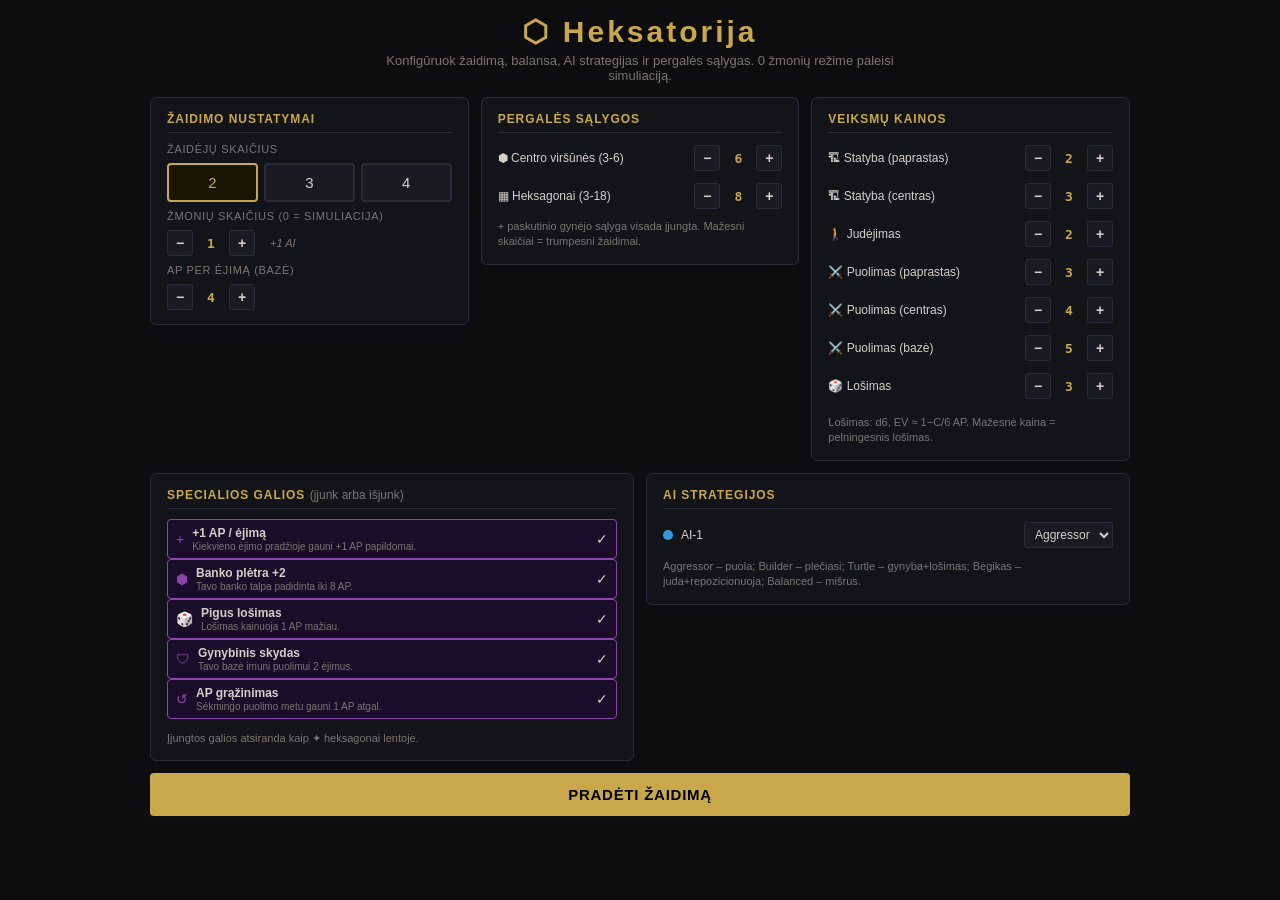
==== index.html @ 06caa47d "Create index.html Added base code" ====
<!DOCTYPE html>
<html lang="lt">
<head>
<meta charset="UTF-8">
<meta name="viewport" content="width=device-width, initial-scale=1.0, maximum-scale=1.0, user-scalable=no">
<title>Heksatorija</title>
<style>
:root{--bg:#0d0d0f;--bg2:#13131a;--bg3:#1a1a25;--border:#2a2a3a;--gold:#c9a84c;--gold-dim:#7a6030;--text:#d4cfc7;--text-dim:#7a7570;--purple:#8e44ad;}
*{box-sizing:border-box;margin:0;padding:0;}
body{background:var(--bg);color:var(--text);font-family:'Segoe UI',sans-serif;font-size:14px;height:100vh;overflow:hidden;display:flex;flex-direction:column;-webkit-tap-highlight-color:transparent;}

#setup-screen{display:flex;flex-direction:column;align-items:center;height:100vh;padding:14px;overflow-y:auto;}
#setup-screen h1{font-size:30px;color:var(--gold);letter-spacing:.1em;margin-bottom:4px;}
#setup-screen>p{color:var(--text-dim);text-align:center;max-width:520px;margin-bottom:14px;font-size:13px;}
.setup-cols{display:flex;gap:12px;width:100%;max-width:980px;flex-wrap:wrap;align-items:flex-start;}
.setup-box{background:var(--bg2);border:1px solid var(--border);border-radius:6px;padding:14px 16px;display:flex;flex-direction:column;gap:8px;flex:1;min-width:260px;}
.setup-box h3{color:var(--gold);font-size:12px;letter-spacing:.08em;text-transform:uppercase;border-bottom:1px solid var(--border);padding-bottom:6px;margin-bottom:2px;}
.setup-box label{color:var(--text-dim);font-size:11px;letter-spacing:.06em;text-transform:uppercase;}
.pc-btn-row{display:flex;gap:6px;}
.pc-btn{flex:1;background:var(--bg3);border:2px solid var(--border);color:var(--text);font-size:15px;padding:9px;border-radius:4px;cursor:pointer;transition:all .15s;min-height:38px;}
.pc-btn.sel{border-color:var(--gold);color:var(--gold);background:#1a1500;}
.cost-row{display:flex;align-items:center;gap:8px;padding:2px 0;}
.cost-row span{flex:1;font-size:12px;}
.cost-stepper{display:flex;align-items:center;gap:5px;}
.cost-stepper button{background:var(--bg3);border:1px solid var(--border);color:var(--text);width:26px;height:26px;border-radius:3px;cursor:pointer;font-size:14px;line-height:1;font-weight:700;}
.cost-val{width:26px;text-align:center;font-family:monospace;font-size:13px;color:var(--gold);font-weight:700;}
.start-btn{background:var(--gold);color:#000;border:none;font-size:15px;font-weight:700;padding:13px 24px;border-radius:4px;cursor:pointer;letter-spacing:.05em;}
.start-btn:hover{opacity:.85;}
.start-btn.sim{background:var(--purple);color:#fff;}
.start-row{display:flex;gap:12px;width:100%;max-width:980px;margin-top:12px;flex-wrap:wrap;}
.start-row button{flex:1;min-width:200px;}
.info-line{font-size:11px;color:var(--text-dim);font-style:italic;}
.power-toggle{display:flex;align-items:center;gap:8px;padding:6px 8px;background:var(--bg3);border:1px solid var(--border);border-radius:4px;cursor:pointer;transition:all .15s;font-size:12px;}
.power-toggle:hover{border-color:var(--gold-dim);}
.power-toggle.on{border-color:var(--purple);background:#1a0d2a;}
.power-toggle .pt-icon{color:var(--purple);font-size:14px;}
.power-toggle .pt-label{flex:1;}
.power-toggle .pt-check{font-size:14px;}
.archetype-row{display:flex;align-items:center;gap:8px;padding:3px 0;}
.archetype-row .ar-dot{width:10px;height:10px;border-radius:50%;}
.archetype-row .ar-name{font-size:12px;flex:1;}
.archetype-row select{background:var(--bg3);color:var(--text);border:1px solid var(--border);padding:4px 6px;border-radius:3px;font-size:12px;}
.help{font-size:11px;color:var(--text-dim);line-height:1.4;}

#game-screen{display:none;height:100vh;flex-direction:column;}
#top-bar{background:var(--bg2);border-bottom:1px solid var(--border);padding:8px 14px;display:flex;align-items:center;gap:10px;flex-shrink:0;flex-wrap:wrap;}
#top-bar h2{color:var(--gold);font-size:15px;margin-right:auto;}
.turn-info{font-size:12px;color:var(--text-dim);}
.turn-info strong{color:var(--text);}
.win-progress{display:flex;gap:8px;font-size:11px;color:var(--text-dim);}
.win-progress .wp-item{padding:3px 8px;background:var(--bg3);border-radius:3px;}
.win-progress .wp-item strong{color:var(--gold);}
#log-toggle,#restart-btn{background:none;border:1px solid var(--border);color:var(--text-dim);padding:5px 9px;border-radius:4px;cursor:pointer;font-size:12px;}
#log-toggle{display:none;}

#main{display:flex;flex:1;overflow:hidden;min-height:0;}
#board-area{flex:1;display:flex;align-items:center;justify-content:center;position:relative;overflow:hidden;min-height:0;}
canvas{display:block;touch-action:manipulation;}

#sidebar{width:280px;background:var(--bg2);border-left:1px solid var(--border);display:flex;flex-direction:column;overflow:hidden;flex-shrink:0;}

#players-panel{padding:8px 10px;border-bottom:1px solid var(--border);max-height:30vh;overflow-y:auto;}
.player-row{display:flex;align-items:center;gap:8px;padding:6px 8px;border-radius:4px;margin-bottom:3px;border:1px solid transparent;}
.player-row.active-player{border-color:var(--gold-dim);background:#1a1500;}
.player-row.dead{opacity:.3;}
.p-dot{width:10px;height:10px;border-radius:50%;flex-shrink:0;}
.p-mid{flex:1;min-width:0;}
.p-name{font-weight:600;font-size:11px;display:flex;align-items:center;gap:4px;}
.p-arch{font-size:9px;color:var(--text-dim);font-weight:400;}
.p-ap{font-family:monospace;font-size:11px;}
.bank-bar{display:flex;gap:2px;margin-top:2px;}
.bank-pip{width:8px;height:8px;border-radius:2px;background:var(--bg3);border:1px solid var(--border);}
.bank-pip.filled{border-color:#2980b9;background:#1a3a50;}
.power-icons{display:flex;gap:3px;margin-top:2px;}
.pi{width:14px;height:14px;border-radius:50%;background:var(--purple);color:#fff;font-size:9px;display:flex;align-items:center;justify-content:center;cursor:help;}

#actions-panel{padding:9px 10px;border-bottom:1px solid var(--border);}
#actions-panel h4{color:var(--text-dim);font-size:11px;letter-spacing:.1em;text-transform:uppercase;margin-bottom:6px;display:flex;justify-content:space-between;align-items:center;}
#undo-btn{background:none;border:1px solid var(--border);color:var(--text-dim);padding:3px 8px;border-radius:3px;cursor:pointer;font-size:11px;}
#undo-btn:hover:not(:disabled){border-color:var(--gold-dim);color:var(--gold);}
#undo-btn:disabled{opacity:.3;cursor:not-allowed;}
.action-btn{width:100%;background:var(--bg3);border:1px solid var(--border);color:var(--text);padding:9px;border-radius:4px;cursor:pointer;text-align:left;font-size:13px;margin-bottom:5px;display:flex;justify-content:space-between;align-items:center;min-height:38px;}
.action-btn:hover:not(:disabled){border-color:var(--gold-dim);color:var(--gold);}
.action-btn:disabled{opacity:.3;cursor:not-allowed;}
.action-btn.selected{border-color:var(--gold);background:#1a1500;color:var(--gold);}
.ap-cost{font-size:11px;color:var(--text-dim);font-family:monospace;}
.ap-display{display:flex;gap:3px;margin-bottom:6px;flex-wrap:wrap;}
.ap-pip{width:13px;height:13px;border-radius:3px;background:var(--bg3);border:1px solid var(--border);}
.ap-pip.filled{background:var(--gold);border-color:var(--gold);}
.bank-btn{width:100%;background:none;border:1px dashed var(--border);color:var(--text-dim);padding:7px;border-radius:4px;cursor:pointer;font-size:12px;margin-bottom:5px;}
.bank-btn:hover{border-color:#2980b9;color:#3498db;}
.end-turn-btn{width:100%;background:var(--gold);color:#000;border:none;padding:10px;border-radius:4px;cursor:pointer;font-weight:700;font-size:13px;}
.end-turn-btn:hover{opacity:.85;}

#log-panel{flex:1;overflow-y:auto;padding:8px 10px;min-height:0;}
#log-panel h4{color:var(--text-dim);font-size:11px;letter-spacing:.1em;text-transform:uppercase;margin-bottom:6px;}
.log-entry{font-size:11px;padding:2px 0;border-bottom:1px solid #1a1a22;color:var(--text-dim);line-height:1.4;}
.log-entry.me{color:var(--text);}.log-entry.warn{color:#e74c3c;}.log-entry.good{color:#27ae60;}.log-entry.sys{color:var(--gold);font-weight:600;}

#status-bar{background:var(--bg3);border-top:1px solid var(--border);padding:6px 14px;font-size:12px;color:var(--text-dim);flex-shrink:0;min-height:28px;}

#win-screen,#sim-results,#power-popup,#handoff{display:none;position:fixed;inset:0;background:rgba(0,0,0,.85);z-index:1000;align-items:center;justify-content:center;flex-direction:column;gap:16px;padding:20px;}
#win-screen h2{font-size:42px;color:var(--gold);}
#win-screen p{color:var(--text);font-size:16px;text-align:center;max-width:400px;}
#win-screen button,#sim-results button{background:var(--gold);color:#000;border:none;padding:11px 24px;font-size:14px;font-weight:700;border-radius:4px;cursor:pointer;}

#sim-results{overflow-y:auto;}
#sim-results .sr-box{background:var(--bg2);border:1px solid var(--border);border-radius:8px;padding:20px 24px;max-width:560px;width:100%;max-height:90vh;overflow-y:auto;}
#sim-results h2{color:var(--purple);margin-bottom:12px;font-size:22px;}
#sim-results h3{color:var(--gold);font-size:13px;text-transform:uppercase;letter-spacing:.08em;margin:14px 0 6px;}
#sim-results .stat-row{display:flex;justify-content:space-between;padding:3px 0;font-size:12px;border-bottom:1px solid #1a1a22;}
#sim-results .stat-row strong{color:var(--gold);font-family:monospace;}
#sim-results table{width:100%;font-size:11px;border-collapse:collapse;}
#sim-results th,#sim-results td{padding:4px 6px;text-align:left;border-bottom:1px solid #1a1a22;}
#sim-results th{color:var(--gold);font-weight:600;font-size:10px;text-transform:uppercase;}
#sim-results td:not(:first-child){text-align:right;font-family:monospace;}
#sim-progress{position:fixed;top:50%;left:50%;transform:translate(-50%,-50%);background:var(--bg2);border:2px solid var(--purple);padding:24px 32px;border-radius:8px;display:none;z-index:2000;text-align:center;min-width:280px;}
#sim-progress h3{color:var(--purple);margin-bottom:12px;}
.sim-bar{width:100%;height:8px;background:var(--bg3);border-radius:4px;overflow:hidden;margin-top:10px;}
.sim-bar-fill{height:100%;background:var(--purple);transition:width .1s;}

#power-popup{}
.popup-card{background:var(--bg2);border:2px solid var(--purple);border-radius:8px;padding:22px 26px;max-width:300px;text-align:center;}
.popup-card h3{color:#9b59b6;margin-bottom:10px;}
.popup-card p{margin-bottom:14px;font-size:13px;}
.popup-card button{background:var(--purple);color:#fff;border:none;padding:9px 22px;border-radius:4px;cursor:pointer;font-size:13px;}

#handoff .h-dot{width:50px;height:50px;border-radius:50%;}
#handoff h3{font-size:22px;color:var(--text);}
#handoff p{color:var(--text-dim);font-size:14px;}
#handoff .h-tap{margin-top:10px;background:var(--gold);color:#000;border:none;padding:11px 26px;font-size:14px;font-weight:700;border-radius:4px;}

@media (max-width:768px){
  #setup-screen{padding:10px;}
  #setup-screen h1{font-size:22px;}
  .setup-cols{flex-direction:column;}
  .setup-box{min-width:auto;}
  #top-bar{padding:6px 10px;gap:6px;}
  #top-bar h2{font-size:13px;}
  .turn-info,.win-progress{font-size:10px;}
  .win-progress .wp-item{padding:2px 6px;}
  #log-toggle{display:block;}
  #main{flex-direction:column;}
  #board-area{flex:none;height:46vh;width:100%;}
  #sidebar{width:100%;border-left:none;border-top:1px solid var(--border);flex:1;}
  #players-panel{max-height:none;display:flex;flex-wrap:wrap;gap:4px;padding:6px 8px;}
  .player-row{margin-bottom:0;flex:1;min-width:130px;}
  #actions-panel h4{display:none;}
  #log-panel{display:none;}
  #log-panel.show{display:block;position:absolute;inset:0;background:var(--bg2);z-index:50;padding:12px;}
}
</style>
</head>
<body>

<div id="setup-screen">
  <h1>⬡ Heksatorija</h1>
  <p>Konfigūruok žaidimą, balansa, AI strategijas ir pergalės sąlygas. 0 žmonių režime paleisi simuliaciją.</p>
  <div class="setup-cols">

    <div class="setup-box">
      <h3>Žaidimo Nustatymai</h3>
      <label>Žaidėjų skaičius</label>
      <div class="pc-btn-row">
        <button class="pc-btn" id="tp-2" onclick="selectPC(2)">2</button>
        <button class="pc-btn" id="tp-3" onclick="selectPC(3)">3</button>
        <button class="pc-btn" id="tp-4" onclick="selectPC(4)">4</button>
      </div>
      <label>Žmonių skaičius (0 = simuliacija)</label>
      <div class="cost-stepper" style="align-self:flex-start;">
        <button onclick="adjHumans(-1)">−</button>
        <div class="cost-val" id="val-humans">1</div>
        <button onclick="adjHumans(1)">+</button>
        <span class="info-line" id="humans-info" style="margin-left:10px;"></span>
      </div>
      <label>AP per ėjimą (bazė)</label>
      <div class="cost-stepper" style="align-self:flex-start;">
        <button onclick="adj('startAP',-1)">−</button>
        <div class="cost-val" id="val-startAP">4</div>
        <button onclick="adj('startAP',1)">+</button>
      </div>
    </div>

    <div class="setup-box">
      <h3>Pergalės Sąlygos</h3>
      <div class="cost-row">
        <span>⬢ Centro viršūnės (3-6)</span>
        <div class="cost-stepper"><button onclick="adjWin('centerVerts',-1)">−</button><div class="cost-val" id="val-centerVerts">6</div><button onclick="adjWin('centerVerts',1)">+</button></div>
      </div>
      <div class="cost-row">
        <span>▦ Heksagonai (3-18)</span>
        <div class="cost-stepper"><button onclick="adjWin('hexCount',-1)">−</button><div class="cost-val" id="val-hexCount">8</div><button onclick="adjWin('hexCount',1)">+</button></div>
      </div>
      <div class="help">+ paskutinio gynėjo sąlyga visada įjungta. Mažesni skaičiai = trumpesni žaidimai.</div>
    </div>

    <div class="setup-box">
      <h3>Veiksmų Kainos</h3>
      <div class="cost-row"><span>🏗 Statyba (paprastas)</span><div class="cost-stepper"><button onclick="adj('buildNormal',-1)">−</button><div class="cost-val" id="val-buildNormal">2</div><button onclick="adj('buildNormal',1)">+</button></div></div>
      <div class="cost-row"><span>🏗 Statyba (centras)</span><div class="cost-stepper"><button onclick="adj('buildCenter',-1)">−</button><div class="cost-val" id="val-buildCenter">3</div><button onclick="adj('buildCenter',1)">+</button></div></div>
      <div class="cost-row"><span>🚶 Judėjimas</span><div class="cost-stepper"><button onclick="adj('move',-1)">−</button><div class="cost-val" id="val-move">2</div><button onclick="adj('move',1)">+</button></div></div>
      <div class="cost-row"><span>⚔️ Puolimas (paprastas)</span><div class="cost-stepper"><button onclick="adj('attackNormal',-1)">−</button><div class="cost-val" id="val-attackNormal">3</div><button onclick="adj('attackNormal',1)">+</button></div></div>
      <div class="cost-row"><span>⚔️ Puolimas (centras)</span><div class="cost-stepper"><button onclick="adj('attackCenter',-1)">−</button><div class="cost-val" id="val-attackCenter">4</div><button onclick="adj('attackCenter',1)">+</button></div></div>
      <div class="cost-row"><span>⚔️ Puolimas (bazė)</span><div class="cost-stepper"><button onclick="adj('attackBase',-1)">−</button><div class="cost-val" id="val-attackBase">5</div><button onclick="adj('attackBase',1)">+</button></div></div>
      <div class="cost-row"><span>🎲 Lošimas</span><div class="cost-stepper"><button onclick="adj('gamble',-1)">−</button><div class="cost-val" id="val-gamble">3</div><button onclick="adj('gamble',1)">+</button></div></div>
      <div class="help" style="margin-top:6px;">Lošimas: d6, EV ≈ 1−C/6 AP. Mažesnė kaina = pelningesnis lošimas.</div>
    </div>

    <div class="setup-box">
      <h3>Specialios Galios <span style="color:var(--text-dim);font-weight:400;text-transform:none;letter-spacing:0;">(įjunk arba išjunk)</span></h3>
      <div id="powers-list"></div>
      <div class="help" style="margin-top:4px;">Įjungtos galios atsiranda kaip ✦ heksagonai lentoje.</div>
    </div>

    <div class="setup-box" id="ai-box">
      <h3>AI Strategijos</h3>
      <div id="ai-archetypes-list"></div>
      <div class="help">Aggressor – puola; Builder – plečiasi; Turtle – gynyba+lošimas; Bėgikas – juda+repozicionuoja; Balanced – mišrus.</div>
    </div>

    <div class="setup-box" id="sim-box" style="display:none;">
      <h3>Simuliacijos Režimas</h3>
      <label>Žaidimų skaičius</label>
      <div class="cost-stepper" style="align-self:flex-start;">
        <button onclick="adjSimGames(-10)">−10</button>
        <button onclick="adjSimGames(-1)">−</button>
        <div class="cost-val" id="val-simGames" style="width:40px;">25</div>
        <button onclick="adjSimGames(1)">+</button>
        <button onclick="adjSimGames(10)">+10</button>
      </div>
      <div class="help">Daugiau žaidimų = patikimesnės statistikos. ~50 yra geras vidurkis. Maks 500.</div>
    </div>
  </div>
  <div class="start-row">
    <button class="start-btn" id="btn-start-game" onclick="startGame()">PRADĖTI ŽAIDIMĄ</button>
    <button class="start-btn sim" id="btn-start-sim" onclick="startSimulation()" style="display:none;">PALEISTI SIMULIACIJĄ</button>
  </div>
</div>

<div id="game-screen">
  <div id="top-bar">
    <h2>⬡ Heksatorija</h2>
    <div class="turn-info">E:<strong id="turn-num">1</strong></div>
    <div class="turn-info"><strong id="cur-player-name">—</strong></div>
    <div class="win-progress" id="win-progress"></div>
    <button id="log-toggle" onclick="toggleLog()">📜</button>
    <button id="restart-btn" onclick="location.reload()">↺</button>
  </div>
  <div id="main">
    <div id="board-area"><canvas id="board-canvas"></canvas></div>
    <div id="sidebar">
      <div id="players-panel"></div>
      <div id="actions-panel">
        <h4><span>Veiksmai</span><button id="undo-btn" onclick="undoLastAction()" disabled>↶ Atšaukti</button></h4>
        <div class="ap-display" id="ap-display"></div>
        <button class="action-btn" id="btn-build" onclick="selectAction('build')">🏗 Statyba <span class="ap-cost" id="cost-build-label">2 AP</span></button>
        <button class="action-btn" id="btn-move" onclick="selectAction('move')">🚶 Judėjimas <span class="ap-cost" id="cost-move-label">2 AP</span></button>
        <button class="action-btn" id="btn-attack" onclick="selectAction('attack')">⚔️ Puolimas <span class="ap-cost" id="cost-attack-label">3 AP</span></button>
        <button class="action-btn" id="btn-gamble" onclick="doGamble()">🎲 Lošimas <span class="ap-cost" id="cost-gamble-label">3 AP</span></button>
        <button class="bank-btn" onclick="doBank()">⬢ Padėti į banką</button>
        <button class="end-turn-btn" onclick="endTurn()">Baigti ėjimą →</button>
      </div>
      <div id="log-panel">
        <h4>Žurnalas</h4>
        <div id="log"></div>
      </div>
    </div>
  </div>
  <div id="status-bar">Pasirink veiksmą</div>
</div>

<div id="win-screen"><h2>🏆</h2><p id="win-msg"></p><button onclick="location.reload()">Žaisti iš naujo</button></div>
<div id="power-popup"><div class="popup-card"><h3>✦ Speciali Galia!</h3><p id="power-popup-text"></p><button onclick="closePowerPopup()">Gerai!</button></div></div>
<div id="handoff" onclick="closeHandoff()"><div class="h-dot" id="handoff-dot"></div><h3 id="handoff-name">—</h3><p>Perduok įrenginį šiam žaidėjui</p><button class="h-tap">Pradėti ėjimą</button></div>
<div id="sim-progress"><h3>Simuliacija vyksta…</h3><div id="sim-progress-text">0 / 0</div><div class="sim-bar"><div class="sim-bar-fill" id="sim-bar-fill"></div></div></div>
<div id="sim-results"><div class="sr-box" id="sim-results-content"></div></div>

<script>
// ── CONFIG ───────────────────────────────────────────
const PLAYER_COLORS=['#e74c3c','#3498db','#2ecc71','#f39c12'];
const PLAYER_NAMES_AI=['Tu','AI-1','AI-2','AI-3'];
const PLAYER_NAMES_MULTI=['Žaidėjas 1','Žaidėjas 2','Žaidėjas 3','Žaidėjas 4'];
const MAX_BANK_DEFAULT=6;

const ALL_POWERS=[
  {id:0, name:'+1 AP / ėjimą',   short:'+', desc:'Kiekvieno ėjimo pradžioje gauni +1 AP papildomai.', effect:'ap_bonus'},
  {id:1, name:'Banko plėtra +2', short:'⬢', desc:'Tavo banko talpa padidinta iki 8 AP.',              effect:'bank_bonus'},
  {id:2, name:'Pigus lošimas',   short:'🎲', desc:'Lošimas kainuoja 1 AP mažiau.',                     effect:'cheap_gamble'},
  {id:3, name:'Gynybinis skydas',short:'🛡', desc:'Tavo bazė imuni puolimui 2 ėjimus.',                effect:'shield'},
  {id:4, name:'AP grąžinimas',   short:'↺', desc:'Sėkmingo puolimo metu gauni 1 AP atgal.',           effect:'refund'},
];

// movement field controls how willing AI is to spend AP on moves
const AI_ARCHETYPES={
  balanced:  { label:'Balanced',  aggression:1.0, expansion:1.0, defense:1.0, gambleChance:0.20, centerPriority:1.0, movement:0.7 },
  aggressor: { label:'Aggressor', aggression:1.7, expansion:0.7, defense:0.5, gambleChance:0.10, centerPriority:0.6, movement:0.4 },
  builder:   { label:'Builder',   aggression:0.5, expansion:1.6, defense:1.0, gambleChance:0.15, centerPriority:1.5, movement:0.4 },
  turtle:    { label:'Turtle',    aggression:0.4, expansion:0.7, defense:1.6, gambleChance:0.45, centerPriority:0.8, movement:0.3 },
  runner:    { label:'Bėgikas',   aggression:0.9, expansion:0.9, defense:0.7, gambleChance:0.15, centerPriority:1.4, movement:2.8 },
};

let selectedPC=2, selectedHumans=1, selectedSimGames=25;
const enabledPowers=new Set([0,1,2,3,4]);
const aiArchetypes=['balanced','aggressor','builder','runner']; // default mix includes runner
const costs={buildNormal:2, buildCenter:3, move:2, attackNormal:3, attackCenter:4, attackBase:5, gamble:3, startAP:4};
const costMin={buildNormal:1, buildCenter:1, move:1, attackNormal:1, attackCenter:1, attackBase:1, gamble:1, startAP:2};
const costMax={buildNormal:9, buildCenter:9, move:9, attackNormal:9, attackCenter:9, attackBase:12, gamble:9, startAP:12};
const winConfig={centerVerts:6, hexCount:8};
const winMin={centerVerts:3, hexCount:3};
const winMax={centerVerts:6, hexCount:18};

function adj(key,d){ costs[key]=Math.min(costMax[key],Math.max(costMin[key],costs[key]+d)); document.getElementById('val-'+key).textContent=costs[key]; }
function adjWin(key,d){ winConfig[key]=Math.min(winMax[key],Math.max(winMin[key],winConfig[key]+d)); document.getElementById('val-'+key).textContent=winConfig[key]; }

function selectPC(n){
  selectedPC=n;
  ['tp-2','tp-3','tp-4'].forEach(id=>document.getElementById(id).classList.remove('sel'));
  document.getElementById('tp-'+n).classList.add('sel');
  if(selectedHumans>n) selectedHumans=n;
  updateHumansUI(); renderArchetypes();
}
function adjHumans(d){ selectedHumans=Math.min(selectedPC,Math.max(0,selectedHumans+d)); updateHumansUI(); renderArchetypes(); }
function updateHumansUI(){
  document.getElementById('val-humans').textContent=selectedHumans;
  const ai=selectedPC-selectedHumans;
  const isSim=selectedHumans===0;
  document.getElementById('humans-info').textContent = isSim ? '⚙ Simuliacijos režimas' : (ai===0?'visi žmonės':`+${ai} AI`);
  document.getElementById('btn-start-game').style.display = isSim ? 'none' : 'block';
  document.getElementById('btn-start-sim').style.display  = isSim ? 'block' : 'none';
  document.getElementById('sim-box').style.display = isSim ? 'flex' : 'none';
}
function renderPowers(){
  const c=document.getElementById('powers-list'); c.innerHTML='';
  ALL_POWERS.forEach(pw=>{
    const el=document.createElement('div');
    el.className='power-toggle'+(enabledPowers.has(pw.id)?' on':'');
    el.innerHTML=`<span class="pt-icon">${pw.short}</span><span class="pt-label"><b>${pw.name}</b><div style="font-size:10px;color:var(--text-dim);margin-top:1px;">${pw.desc}</div></span><span class="pt-check">${enabledPowers.has(pw.id)?'✓':'·'}</span>`;
    el.onclick=()=>{ if(enabledPowers.has(pw.id)) enabledPowers.delete(pw.id); else enabledPowers.add(pw.id); renderPowers(); };
    c.appendChild(el);
  });
}
function renderArchetypes(){
  const c=document.getElementById('ai-archetypes-list'); c.innerHTML='';
  const aiSlots=[];
  for(let i=0;i<selectedPC;i++) if(i>=selectedHumans) aiSlots.push(i);
  if(aiSlots.length===0){ c.innerHTML='<div class="info-line">Nėra AI žaidėjų.</div>'; return; }
  aiSlots.forEach(i=>{
    const row=document.createElement('div');
    row.className='archetype-row';
    row.innerHTML=`<div class="ar-dot" style="background:${PLAYER_COLORS[i]}"></div><div class="ar-name">${(selectedHumans===0?'Žaidėjas ':'AI-')}${selectedHumans===0?(i+1):i}</div>`;
    const sel=document.createElement('select');
    Object.keys(AI_ARCHETYPES).forEach(k=>{
      const o=document.createElement('option'); o.value=k; o.textContent=AI_ARCHETYPES[k].label;
      if(aiArchetypes[i]===k) o.selected=true;
      sel.appendChild(o);
    });
    sel.onchange=()=>{ aiArchetypes[i]=sel.value; };
    row.appendChild(sel);
    c.appendChild(row);
  });
}
function adjSimGames(d){ selectedSimGames=Math.min(500,Math.max(1,selectedSimGames+d)); document.getElementById('val-simGames').textContent=selectedSimGames; }
selectPC(2); renderPowers(); renderArchetypes(); updateHumansUI();

// ── HEX MATH ─────────────────────────────────────────
function hexCorners(cx,cy,r){ const pts=[]; for(let i=0;i<6;i++){const a=Math.PI/3*i+Math.PI/6;pts.push({x:cx+r*Math.cos(a),y:cy+r*Math.sin(a)});} return pts; }
function axialToPixel(q,r,size,ox,oy){ return {x:ox+size*Math.sqrt(3)*(q+r/2), y:oy+size*1.5*r}; }
function buildGrid(size,ox,oy){
  const ax=[[0,0],[1,0],[0,1],[-1,1],[-1,0],[0,-1],[1,-1],[2,0],[1,1],[0,2],[-1,2],[-2,2],[-2,1],[-2,0],[-1,-1],[0,-2],[1,-2],[2,-2],[2,-1]];
  return ax.map(([q,r],i)=>{ const c=axialToPixel(q,r,size,ox,oy); const ring=i===0?0:i<=6?1:2;
    return {id:i,q,r,cx:c.x,cy:c.y,ring,vertices:hexCorners(c.x,c.y,size),hasPower:false,powerRevealed:false,powerData:null}; });
}
function vKey(x,y){return `${Math.round(x*10)},${Math.round(y*10)}`;}
function buildVertices(hexes){
  const m=new Map();
  hexes.forEach(h=>h.vertices.forEach(v=>{
    const k=vKey(v.x,v.y);
    if(!m.has(k)) m.set(k,{key:k,x:v.x,y:v.y,owner:-1,isBase:false,active:false,disconnected:false,componentSize:0,connectedToBase:false,hexIds:[]});
    const vd=m.get(k); if(!vd.hexIds.includes(h.id)) vd.hexIds.push(h.id);
  }));
  return [...m.values()];
}
function buildAdjacencyMap(hexes,vertices){
  const a=new Map(); vertices.forEach(v=>a.set(v.key,new Set()));
  hexes.forEach(h=>{ const c=h.vertices.map(v=>vKey(v.x,v.y));
    for(let i=0;i<6;i++){ const x=c[i],y=c[(i+1)%6]; a.get(x).add(y); a.get(y).add(x); } });
  return a;
}

function hexToRgb(h){return {r:parseInt(h.slice(1,3),16),g:parseInt(h.slice(3,5),16),b:parseInt(h.slice(5,7),16)};}
function desaturate(hex,sat){const c=hexToRgb(hex);const g=0.3*c.r+0.59*c.g+0.11*c.b;return `rgb(${Math.round(c.r+(g-c.r)*sat)},${Math.round(c.g+(g-c.g)*sat)},${Math.round(c.b+(g-c.b)*sat)})`;}
function colorAlpha(hex,a){const c=hexToRgb(hex);return `rgba(${c.r},${c.g},${c.b},${a})`;}

// ── GAME STATE ───────────────────────────────────────
let G=null, HEX_R=38;

function computeHexR(w,h){const fW=w/(5*Math.sqrt(3)+0.5), fH=h/8.5; return Math.max(18,Math.min(50,Math.min(fW,fH)*0.95));}

function initGameState(opts){
  const ox=300, oy=300;
  const r=opts.isSim ? 30 : HEX_R;
  const hexes=buildGrid(r,ox,oy), vertices=buildVertices(hexes), adjMap=buildAdjacencyMap(hexes,vertices);
  const vByKey=new Map(vertices.map(v=>[v.key,v]));

  const ring2=hexes.filter(h=>h.ring===2);
  const step=Math.floor(ring2.length/opts.pc);
  const players=[];
  for(let p=0;p<opts.pc;p++){
    const h=ring2[(p*step)%ring2.length];
    const hverts=h.vertices.map(v=>vByKey.get(vKey(v.x,v.y)));
    let bv=hverts[0]; hverts.forEach(v=>{ if(Math.hypot(v.x-ox,v.y-oy)>Math.hypot(bv.x-ox,bv.y-oy)) bv=v; });
    bv.owner=p; bv.isBase=true;
    // BUG FIX: bases must be marked active immediately so AI/builds work from turn 1
    bv.active=true; bv.componentSize=1; bv.connectedToBase=true; bv.disconnected=false;
    players.push({
      id:p, name:opts.names[p], color:PLAYER_COLORS[p],
      isHuman: p<opts.humans,
      archetype: opts.archetypes[p]||'balanced',
      ap:costs.startAP, bank:0, maxBank:MAX_BANK_DEFAULT,
      alive:true, baseKey:bv.key, powers:[], shieldTurns:0,
      stats:{ build:0, move:0, attackNormal:0, attackBase:0, gamble:0, bank:0, gambleNet:0 }
    });
  }

  const enabledList=ALL_POWERS.filter(pw=>opts.powerIds.has(pw.id));
  if(enabledList.length>0){
    const baseHexIds=new Set(); players.forEach(p=>{ const bv=vByKey.get(p.baseKey); bv.hexIds.forEach(hid=>baseHexIds.add(hid)); });
    const candidates=ring2.filter(h=>!baseHexIds.has(h.id));
    const shuffled=[...candidates].sort(()=>Math.random()-0.5);
    const numPlace=Math.min(enabledList.length, shuffled.length);
    for(let i=0;i<numPlace;i++){ shuffled[i].hasPower=true; shuffled[i].powerData=enabledList[i%enabledList.length]; }
  }

  return { hexes, vertices, adjMap, vByKey, players,
           currentPlayer:0, turnNum:1,
           selectedAction:null, moveSource:null,
           pendingPower:null, pendingHandoff:false,
           gameOver:false, winner:null, winCondition:null,
           ox, oy, isSim:!!opts.isSim,
           undoSnapshot:null };
}

function startGame(){
  document.getElementById('setup-screen').style.display='none';
  document.getElementById('game-screen').style.display='flex';
  document.getElementById('cost-build-label').textContent=costs.buildNormal+' AP';
  document.getElementById('cost-move-label').textContent=costs.move+' AP';
  document.getElementById('cost-attack-label').textContent=costs.attackNormal+' AP';
  document.getElementById('cost-gamble-label').textContent=costs.gamble+' AP';

  const useMulti=selectedHumans>1;
  const names=useMulti?PLAYER_NAMES_MULTI:PLAYER_NAMES_AI;

  buildBoardForRealGame(names);
  log('Žaidimas pradėtas!','sys');
  updateConnectivity(); renderAll(); updateUI();
  const first=G.players[0];
  if(first.isHuman){
    if(useMulti) showHandoff(first);
    else { setStatus('Pasirink veiksmą'); log(`--- Tavo ėjimas (${first.ap} AP) ---`,'sys'); }
  } else {
    log(`${first.name} galvoja...`,'');
    setTimeout(()=>aiTurn(first),600);
  }
}

function buildBoardForRealGame(names){
  const canvas=document.getElementById('board-canvas');
  const area=document.getElementById('board-area');
  const w=area.clientWidth, h=area.clientHeight;
  canvas.width=w; canvas.height=h;
  HEX_R=computeHexR(w,h);
  G=initGameState({pc:selectedPC, humans:selectedHumans, names, powerIds:enabledPowers, archetypes:aiArchetypes, isSim:false});
  rebuildGeometry(w,h);

  if(!canvas._wired){
    canvas.addEventListener('click',onCanvasClick);
    canvas.addEventListener('mousemove',onCanvasHover);
    canvas.addEventListener('touchmove',e=>e.preventDefault(),{passive:false});
    document.addEventListener('keydown',e=>{ if(e.key==='Escape') cancelAction(); else if((e.key==='z'||e.key==='Z')&&(e.ctrlKey||e.metaKey)){e.preventDefault();undoLastAction();} });
    canvas._wired=true;
  }
  document.getElementById('cur-player-name').textContent=G.players[0].name;
  document.getElementById('cur-player-name').style.color=G.players[0].color;
}

function rebuildGeometry(w,h){
  HEX_R=computeHexR(w,h);
  const ox=w/2, oy=h/2;
  const ownerSnapshot=G.hexes.map(h=>({hasPower:h.hasPower,powerRevealed:h.powerRevealed,powerData:h.powerData,
    cornerOwners:h.vertices.map(v=>{ const vd=G.vByKey.get(vKey(v.x,v.y)); return vd?{owner:vd.owner,isBase:vd.isBase}:{owner:-1,isBase:false}; })}));
  const hexes=buildGrid(HEX_R,ox,oy), vertices=buildVertices(hexes), adjMap=buildAdjacencyMap(hexes,vertices);
  const vByKey=new Map(vertices.map(v=>[v.key,v]));
  hexes.forEach((h,hi)=>{ const s=ownerSnapshot[hi]; h.hasPower=s.hasPower; h.powerRevealed=s.powerRevealed; h.powerData=s.powerData;
    h.vertices.forEach((v,ci)=>{ const vd=vByKey.get(vKey(v.x,v.y)); const cs=s.cornerOwners[ci]; if(vd&&cs.owner!==-1){ vd.owner=cs.owner; vd.isBase=cs.isBase; } });
  });
  G.players.forEach(p=>{ if(!p.alive) return; const bv=vertices.find(v=>v.isBase&&v.owner===p.id); if(bv) p.baseKey=bv.key; });
  G.hexes=hexes; G.vertices=vertices; G.adjMap=adjMap; G.vByKey=vByKey; G.ox=ox; G.oy=oy;
  if(G.moveSource) G.moveSource=vByKey.get(G.moveSource.key)||null;
  updateConnectivity();
}

window.addEventListener('resize',()=>{
  if(!G||G.gameOver||G.isSim) return;
  const canvas=document.getElementById('board-canvas'), area=document.getElementById('board-area');
  const w=area.clientWidth, h=area.clientHeight;
  if(canvas.width===w&&canvas.height===h) return;
  canvas.width=w; canvas.height=h; rebuildGeometry(w,h); computeHighlights(); renderAll();
});

// ── CONNECTIVITY ─────────────────────────────────────
function updateConnectivity(){
  G.players.forEach(p=>{
    if(!p.alive) return;
    const visited=new Set();
    const myVerts=G.vertices.filter(v=>v.owner===p.id);
    myVerts.forEach(start=>{
      if(visited.has(start.key)) return;
      const comp=[start]; visited.add(start.key);
      const q=[start];
      while(q.length){
        const cur=q.shift();
        (G.adjMap.get(cur.key)||new Set()).forEach(nb=>{
          if(!visited.has(nb)){
            const nbV=G.vByKey.get(nb);
            if(nbV&&nbV.owner===p.id){ visited.add(nb); comp.push(nbV); q.push(nbV); }
          }
        });
      }
      const size=comp.length, hasBase=comp.some(v=>v.isBase);
      comp.forEach(v=>{ v.componentSize=size; v.connectedToBase=hasBase; v.active=v.isBase||size>=2; v.disconnected=!v.active; });
    });
  });
}

// ── REACHABILITY ─────────────────────────────────────
function canBuildAt(v,pid){
  if(v.owner!==-1) return false;
  return [...(G.adjMap.get(v.key)||[])].some(k=>{ const u=G.vByKey.get(k); return u&&u.owner===pid&&u.active; });
}
function moveReach(source,pid){
  const visited=new Set([source.key]); let frontier=[source.key];
  for(let s=0;s<2;s++){ const next=[]; frontier.forEach(k=>{
    (G.adjMap.get(k)||new Set()).forEach(nb=>{ if(!visited.has(nb)){ const nbV=G.vByKey.get(nb); if(nbV&&(nbV.owner===-1||nbV.owner===pid)){ visited.add(nb); next.push(nb); } }}); });
    frontier=next; }
  visited.delete(source.key);
  return [...visited].map(k=>G.vByKey.get(k)).filter(v=>v&&v.owner===-1);
}
function buildCost(v){return v.hexIds.includes(0)?costs.buildCenter:costs.buildNormal;}
function attackCost(v){if(v.isBase) return costs.attackBase; if(v.hexIds.includes(0)) return costs.attackCenter; return costs.attackNormal;}
function hasPower(p,e){return p.powers.some(pw=>pw.effect===e);}

// ── UNDO ─────────────────────────────────────────────
function snapshotForUndo(){
  if(G.isSim) return;
  G.undoSnapshot={
    cp:G.currentPlayer, turnNum:G.turnNum,
    players:G.players.map(p=>({ap:p.ap,bank:p.bank,alive:p.alive,maxBank:p.maxBank,shieldTurns:p.shieldTurns,baseKey:p.baseKey,powers:[...p.powers],stats:{...p.stats}})),
    vertices:G.vertices.map(v=>({key:v.key,owner:v.owner,isBase:v.isBase})),
    hexes:G.hexes.map(h=>({id:h.id,powerRevealed:h.powerRevealed})),
  };
}
function undoLastAction(){
  if(!G||!G.undoSnapshot||G.gameOver||G.pendingHandoff) return;
  const s=G.undoSnapshot;
  s.players.forEach((sp,i)=>{ Object.assign(G.players[i],sp); G.players[i].powers=[...sp.powers]; G.players[i].stats={...sp.stats}; });
  s.vertices.forEach(sv=>{ const v=G.vByKey.get(sv.key); if(v){ v.owner=sv.owner; v.isBase=sv.isBase; } });
  s.hexes.forEach(sh=>{ const h=G.hexes[sh.id]; if(h) h.powerRevealed=sh.powerRevealed; });
  G.currentPlayer=s.cp; G.turnNum=s.turnNum;
  G.undoSnapshot=null;
  G.selectedAction=null; G.moveSource=null; G.pendingPower=null;
  document.getElementById('power-popup').style.display='none';
  document.querySelectorAll('.action-btn').forEach(b=>b.classList.remove('selected'));
  updateConnectivity(); computeHighlights(); renderAll(); updateUI();
  log('↶ Veiksmas atšauktas','sys');
}

// ── PURE ACTIONS ─────────────────────────────────────
function applyBuild(v,p){
  v.owner=p.id;
  p.ap-=buildCost(v);
  p.stats.build++;
  checkPowerRevealOn(v,p);
  updateConnectivity();
}
function applyMove(from,to,p){
  from.owner=-1; to.owner=p.id;
  p.ap-=costs.move;
  p.stats.move++;
  checkPowerRevealOn(to,p);
  updateConnectivity();
}
function applyAttack(v,p){
  const c=attackCost(v); p.ap-=c;
  const target=G.players[v.owner];
  if(v.isBase){
    target.alive=false;
    G.vertices.filter(u=>u.owner===target.id).forEach(u=>{u.owner=-1;u.isBase=false;});
    v.owner=p.id; v.isBase=false;
    p.stats.attackBase++;
  } else {
    v.owner=p.id; p.stats.attackNormal++;
  }
  if(hasPower(p,'refund')) p.ap=Math.min(p.ap+1,12);
  checkPowerRevealOn(v,p);
  updateConnectivity();
  return target;
}
function applyGamble(p){
  const c=hasPower(p,'cheap_gamble')?Math.max(1,costs.gamble-1):costs.gamble;
  p.ap-=c; p.stats.gamble++;
  const roll=Math.floor(Math.random()*6)+1;
  let payout;
  if(roll===1) payout=0;
  else if(roll===2) payout=1;
  else if(roll===3||roll===4) payout=c+1;
  else if(roll===5) payout=c+2;
  else payout=2*c+1;
  p.ap=Math.max(0,p.ap+payout);
  const net=payout-c;
  p.stats.gambleNet+=net;
  return {roll, payout, net, cost:c};
}
function applyBank(p,amount){
  amount=Math.min(amount, p.maxBank-p.bank, p.ap);
  p.bank+=amount; p.ap-=amount; p.stats.bank+=amount;
  return amount;
}
function checkPowerRevealOn(v,p){
  v.hexIds.forEach(hid=>{
    const h=G.hexes[hid];
    if(!h.hasPower||h.powerRevealed) return;
    const verts=h.vertices.map(v=>G.vByKey.get(vKey(v.x,v.y)));
    if(verts.every(u=>u&&u.owner===p.id)){
      h.powerRevealed=true; const pw=h.powerData; p.powers.push(pw);
      if(pw.effect==='bank_bonus') p.maxBank=Math.min(p.maxBank+2,12);
      if(pw.effect==='shield')     p.shieldTurns=2;
      if(!G.isSim){
        if(p.isHuman){ G.pendingPower={name:pw.name,desc:pw.desc}; showPowerPopup(pw); }
        log(`${p.name} gavo galią: ${pw.name}!`,'good');
      }
    }
  });
}

// ── HUMAN HANDLERS ───────────────────────────────────
function selectAction(action){
  if(G.gameOver||!G.players[G.currentPlayer].isHuman||G.pendingHandoff) return;
  const p=G.players[G.currentPlayer];
  const minCost={build:costs.buildNormal,move:costs.move,attack:costs.attackNormal};
  if(p.ap<minCost[action]){setStatus('Nepakanka AP!');return;}
  if(G.selectedAction===action){ cancelAction(); return; }
  G.selectedAction=action; G.moveSource=null;
  document.querySelectorAll('.action-btn').forEach(b=>b.classList.remove('selected'));
  document.getElementById('btn-'+action).classList.add('selected');
  const hints={build:'Pasirink vietą statybai (klik dar kartą = atšaukti)',move:'Pasirink figūrėlę judėjimui',attack:'Pasirink priešo figūrėlę puolimui'};
  setStatus(hints[action]);
  computeHighlights(); renderAll();
}
function cancelAction(){
  G.selectedAction=null; G.moveSource=null;
  document.querySelectorAll('.action-btn').forEach(b=>b.classList.remove('selected'));
  computeHighlights(); renderAll(); setStatus('Pasirink veiksmą');
}
function doBuildAt(v){
  const p=G.players[G.currentPlayer];
  if(!canBuildAt(v,p.id)){setStatus('Negalima statyti čia! Reikia aktyvios figūrėlės šalia.');return;}
  const c=buildCost(v); if(p.ap<c){setStatus(`Reikia ${c} AP!`);return;}
  snapshotForUndo();
  applyBuild(v,p);
  log(`${p.name}: pastatė (${c} AP)`,p.isHuman?'me':'');
  G.selectedAction=null; document.querySelectorAll('.action-btn').forEach(b=>b.classList.remove('selected'));
  checkWin(); computeHighlights(); renderAll(); updateUI();
}
function doMoveAt(v){
  const p=G.players[G.currentPlayer];
  if(!G.moveSource){
    if(v.owner!==p.id||v.isBase){setStatus('Pasirink savo figūrėlę (ne bazę)!');return;}
    G.moveSource=v; setStatus('Pasirink kur judėti'); computeHighlights(); renderAll(); return;
  }
  const reach=moveReach(G.moveSource,p.id);
  if(!reach.some(u=>u.key===v.key)){setStatus('Negalima judėti ten!');return;}
  if(p.ap<costs.move){setStatus('Nepakanka AP!');return;}
  snapshotForUndo();
  applyMove(G.moveSource,v,p);
  log(`${p.name}: pajudino (${costs.move} AP)`,p.isHuman?'me':'');
  G.moveSource=null; G.selectedAction=null;
  document.querySelectorAll('.action-btn').forEach(b=>b.classList.remove('selected'));
  checkWin(); computeHighlights(); renderAll(); updateUI();
}
function doAttackAt(v){
  const p=G.players[G.currentPlayer];
  if(v.owner===-1||v.owner===p.id){setStatus('Pasirink priešo figūrėlę!');return;}
  const target=G.players[v.owner];
  if(v.isBase&&target.shieldTurns>0){setStatus('Priešo bazė apsaugota skydu!');return;}
  const myKeys=new Set(G.vertices.filter(u=>u.owner===p.id).map(u=>u.key));
  if(![...(G.adjMap.get(v.key)||[])].some(k=>myKeys.has(k))){setStatus('Per toli!');return;}
  const c=attackCost(v); if(p.ap<c){setStatus(`Reikia ${c} AP!`);return;}
  snapshotForUndo();
  const wasBase=v.isBase;
  applyAttack(v,p);
  if(wasBase) log(`${target.name} bazė sunaikinta!`,'warn');
  log(`${p.name}: puolė (${c} AP)`,p.isHuman?'me':'');
  G.selectedAction=null; document.querySelectorAll('.action-btn').forEach(b=>b.classList.remove('selected'));
  checkWin(); computeHighlights(); renderAll(); updateUI();
}
function doGamble(){
  const p=G.players[G.currentPlayer];
  if(!p.isHuman||G.pendingHandoff) return;
  const c=hasPower(p,'cheap_gamble')?Math.max(1,costs.gamble-1):costs.gamble;
  if(p.ap<c){setStatus('Nepakanka AP!');return;}
  snapshotForUndo();
  const r=applyGamble(p);
  const tag = r.net>0?'good':(r.net<0?'warn':'me');
  log(`🎲 ${p.name}: d6=${r.roll}, gauta ${r.payout}, neto ${r.net>=0?'+':''}${r.net} AP`,tag);
  G.selectedAction=null; document.querySelectorAll('.action-btn').forEach(b=>b.classList.remove('selected'));
  computeHighlights(); renderAll(); updateUI();
}
function doBank(){
  const p=G.players[G.currentPlayer];
  if(!p.isHuman||G.pendingHandoff) return;
  if(p.bank>=p.maxBank){setStatus('Bankas pilnas!');return;}
  if(p.ap===0){setStatus('Nėra AP!');return;}
  snapshotForUndo();
  const put=applyBank(p,p.ap);
  log(`⬢ ${p.name}: +${put} AP banke (${p.bank}/${p.maxBank})`,'me');
  renderAll(); updateUI();
}

// ── RENDERING ────────────────────────────────────────
let hoverV=null, highlightKeys=new Set();
function renderAll(){
  if(!G||G.isSim) return;
  const ctx=document.getElementById('board-canvas').getContext('2d');
  ctx.clearRect(0,0,ctx.canvas.width,ctx.canvas.height);
  G.hexes.forEach(h=>drawHex(ctx,h));
  G.vertices.forEach(v=>drawVertex(ctx,v));
  highlightKeys.forEach(k=>{ const v=G.vByKey.get(k); if(!v) return;
    ctx.beginPath(); ctx.arc(v.x,v.y,Math.max(11,HEX_R*0.3),0,Math.PI*2);
    ctx.strokeStyle='rgba(201,168,76,0.7)'; ctx.lineWidth=2.5; ctx.stroke(); });
  if(G.moveSource){ const v=G.moveSource;
    ctx.beginPath(); ctx.arc(v.x,v.y,Math.max(11,HEX_R*0.3),0,Math.PI*2);
    ctx.strokeStyle='#2ecc71'; ctx.lineWidth=2.5; ctx.stroke(); }
  if(hoverV){ ctx.beginPath(); ctx.arc(hoverV.x,hoverV.y,Math.max(8,HEX_R*0.22),0,Math.PI*2);
    ctx.fillStyle='rgba(255,255,255,0.12)'; ctx.fill(); }
}
function computeHighlights(){
  highlightKeys.clear();
  if(!G||!G.selectedAction||!G.players[G.currentPlayer].isHuman) return;
  const p=G.players[G.currentPlayer];
  if(G.selectedAction==='build') G.vertices.forEach(v=>{ if(canBuildAt(v,p.id)) highlightKeys.add(v.key); });
  else if(G.selectedAction==='move'){
    if(!G.moveSource) G.vertices.forEach(v=>{ if(v.owner===p.id&&!v.isBase) highlightKeys.add(v.key); });
    else moveReach(G.moveSource,p.id).forEach(v=>highlightKeys.add(v.key));
  } else if(G.selectedAction==='attack'){
    const myKeys=new Set(G.vertices.filter(u=>u.owner===p.id).map(u=>u.key));
    G.vertices.forEach(v=>{ if(v.owner===-1||v.owner===p.id) return;
      if([...(G.adjMap.get(v.key)||[])].some(k=>myKeys.has(k))) highlightKeys.add(v.key); });
  }
}
function drawHex(ctx,h){
  const pts=h.vertices;
  ctx.beginPath(); ctx.moveTo(pts[0].x,pts[0].y);
  for(let i=1;i<6;i++) ctx.lineTo(pts[i].x,pts[i].y);
  ctx.closePath();
  const verts=h.vertices.map(v=>G.vByKey.get(vKey(v.x,v.y)));
  const owners=verts.map(v=>v?v.owner:-1);
  const allSame=owners[0]!==-1&&owners.every(o=>o===owners[0]);
  let fill='#13131a';
  if(h.ring===0) fill='#1a1500';
  else if(h.hasPower&&!h.powerRevealed) fill='#1a0d2a';
  if(allSame) fill=colorAlpha(PLAYER_COLORS[owners[0]],.22);
  ctx.fillStyle=fill; ctx.fill();
  let stroke='#2a2a3a',sw=1;
  if(h.ring===0){stroke='#c9a84c';sw=2;}
  else if(h.hasPower&&!h.powerRevealed){stroke='#8e44ad';sw=1.5;}
  ctx.strokeStyle=stroke; ctx.lineWidth=sw; ctx.stroke();
  if(h.hasPower&&!h.powerRevealed){
    ctx.font=`${Math.round(HEX_R*0.34)}px serif`; ctx.textAlign='center'; ctx.textBaseline='middle';
    ctx.fillStyle='rgba(142,68,173,.65)'; ctx.fillText('✦',h.cx,h.cy);
  }
  if(h.hasPower&&h.powerRevealed){
    ctx.font=`${Math.round(HEX_R*0.28)}px monospace`; ctx.textAlign='center'; ctx.textBaseline='middle';
    ctx.fillStyle='rgba(201,168,76,.4)'; ctx.fillText('★',h.cx,h.cy);
  }
}
function drawVertex(ctx,v){
  const baseR=Math.max(3,HEX_R*0.08);
  if(v.owner===-1){ ctx.beginPath(); ctx.arc(v.x,v.y,baseR,0,Math.PI*2); ctx.fillStyle='#2a2a3a'; ctx.fill(); return; }
  const p=G.players[v.owner];
  const r=v.isBase?Math.max(8,HEX_R*0.21):Math.max(5,HEX_R*0.14);
  ctx.beginPath(); ctx.arc(v.x,v.y,r,0,Math.PI*2);
  ctx.fillStyle=v.disconnected?desaturate(p.color,0.65):p.color;
  ctx.fill();
  if(v.isBase){
    ctx.strokeStyle='#fff'; ctx.lineWidth=2; ctx.stroke();
    ctx.fillStyle='#fff'; ctx.font=`bold ${Math.round(HEX_R*0.18)}px monospace`;
    ctx.textAlign='center'; ctx.textBaseline='middle'; ctx.fillText('B',v.x,v.y);
  }
  if(v.disconnected){
    ctx.strokeStyle='rgba(0,0,0,0.45)'; ctx.lineWidth=1.5;
    const s=r*0.5;
    ctx.beginPath(); ctx.moveTo(v.x-s,v.y-s); ctx.lineTo(v.x+s,v.y+s); ctx.moveTo(v.x+s,v.y-s); ctx.lineTo(v.x-s,v.y+s); ctx.stroke();
  }
}

// ── INPUT ────────────────────────────────────────────
function nearestVertex(mx,my){
  let best=null,bd=999;
  G.vertices.forEach(v=>{ const d=Math.hypot(v.x-mx,v.y-my); if(d<bd){bd=d;best=v;} });
  const tol=Math.max(20,HEX_R*0.55);
  return bd<tol?best:null;
}
function onCanvasHover(e){
  if(!G||G.gameOver||G.isSim) return;
  const rect=e.target.getBoundingClientRect();
  hoverV=nearestVertex(e.clientX-rect.left,e.clientY-rect.top);
  if(hoverV && G.selectedAction && G.players[G.currentPlayer].isHuman){
    const p=G.players[G.currentPlayer];
    const a=G.selectedAction;
    if(a==='build' && canBuildAt(hoverV,p.id)){
      setStatus(`Statyba čia: ${buildCost(hoverV)} AP`);
    } else if(a==='attack' && hoverV.owner!==-1 && hoverV.owner!==p.id){
      const c=attackCost(hoverV);
      const tag = hoverV.isBase?' (BAZĖ)':(hoverV.hexIds.includes(0)?' (centras)':'');
      setStatus(`Puolimas čia: ${c} AP${tag}`);
    } else if(a==='move' && G.moveSource){
      setStatus(`Judėjimas: ${costs.move} AP`);
    }
  }
  renderAll();
}
function onCanvasClick(e){
  if(!G||G.gameOver||G.isSim||!G.players[G.currentPlayer].isHuman||G.pendingPower||G.pendingHandoff) return;
  const rect=e.target.getBoundingClientRect();
  const v=nearestVertex(e.clientX-rect.left,e.clientY-rect.top);
  if(!v) return;
  const a=G.selectedAction;
  if(!a){setStatus('Pirmiausia pasirink veiksmą!');return;}
  if(a==='build') doBuildAt(v);
  else if(a==='move') doMoveAt(v);
  else if(a==='attack') doAttackAt(v);
}

// ── POWERS / HANDOFF ─────────────────────────────────
function showPowerPopup(pw){ document.getElementById('power-popup-text').textContent=`"${pw.name}" – ${pw.desc}`; document.getElementById('power-popup').style.display='flex'; }
function closePowerPopup(){ document.getElementById('power-popup').style.display='none'; G.pendingPower=null; }
function showHandoff(p){ G.pendingHandoff=true; document.getElementById('handoff-dot').style.background=p.color; document.getElementById('handoff-name').textContent=`${p.name} ėjimas`; document.getElementById('handoff').style.display='flex'; }
function closeHandoff(){ document.getElementById('handoff').style.display='none'; G.pendingHandoff=false; const p=G.players[G.currentPlayer]; log(`--- ${p.name} (${p.ap} AP) ---`,'sys'); setStatus('Pasirink veiksmą'); computeHighlights(); renderAll(); updateUI(); }

// ── WIN CHECK (uses winConfig) ───────────────────────
function getCenterOwnership(){
  const cv=G.hexes[0].vertices.map(v=>G.vByKey.get(vKey(v.x,v.y)));
  const counts=Array(G.players.length).fill(0);
  cv.forEach(v=>{ if(v&&v.owner!==-1) counts[v.owner]++; });
  return counts;
}
function getHexCounts(){
  const counts=Array(G.players.length).fill(0);
  G.hexes.forEach(h=>{ if(h.id===0) return;
    const verts=h.vertices.map(v=>G.vByKey.get(vKey(v.x,v.y)));
    if(verts.length===6 && verts[0] && verts[0].owner!==-1 && verts.every(v=>v&&v.owner===verts[0].owner)) counts[verts[0].owner]++; });
  return counts;
}
function checkWin(){
  // 1) Center vertices (configurable threshold)
  const cc=getCenterOwnership();
  for(let i=0;i<cc.length;i++){
    if(cc[i]>=winConfig.centerVerts){
      endGame(G.players[i],'Centro valdovas',`užėmė ${cc[i]}/${winConfig.centerVerts} centro viršūnių!`);
      return;
    }
  }
  // 2) Last alive
  const alive=G.players.filter(p=>p.alive);
  if(alive.length===1){ endGame(alive[0],'Paskutinis gynėjas','visi priešai eliminuoti!'); return; }
  // 3) Territory (configurable threshold)
  const hc=getHexCounts();
  for(let i=0;i<G.players.length;i++){
    if(!G.players[i].alive) continue;
    if(hc[i]>=winConfig.hexCount){ endGame(G.players[i],'Teritorinis dominavimas',`užėmė ${hc[i]}/${winConfig.hexCount} heksagonų!`); return; }
  }
}
function endGame(winner,condShort,reason){
  if(G.gameOver) return;
  G.gameOver=true; G.winner=winner; G.winCondition=condShort;
  if(G.isSim) return;
  document.getElementById('win-msg').textContent=`${winner.name} laimėjo! ${condShort} – ${reason}`;
  document.getElementById('win-screen').style.display='flex';
  log(`🏆 ${winner.name} LAIMĖJO! (${condShort})`,'sys');
}

// ── TURN MANAGEMENT ──────────────────────────────────
function endTurn(){
  if(G.gameOver||!G.players[G.currentPlayer].isHuman||G.pendingPower||G.pendingHandoff) return;
  G.selectedAction=null; G.moveSource=null; G.undoSnapshot=null;
  document.querySelectorAll('.action-btn').forEach(b=>b.classList.remove('selected'));
  highlightKeys.clear();
  nextPlayer();
}
function nextPlayer(){
  const cp=G.players[G.currentPlayer];
  if(cp.shieldTurns>0) cp.shieldTurns--;
  let next=(G.currentPlayer+1)%G.players.length, tries=0;
  while(!G.players[next].alive&&tries<G.players.length){ next=(next+1)%G.players.length; tries++; }
  if(next<=G.currentPlayer) G.turnNum++;
  G.currentPlayer=next;
  const np=G.players[next];
  const bonus=hasPower(np,'ap_bonus')?1:0;
  np.ap=costs.startAP+bonus+np.bank; np.bank=0;
  if(bonus&&!G.isSim) log(`${np.name}: +1 AP (galia)`,'good');
  G.undoSnapshot=null;
  if(!G.isSim){
    document.getElementById('turn-num').textContent=G.turnNum;
    document.getElementById('cur-player-name').textContent=np.name;
    document.getElementById('cur-player-name').style.color=np.color;
    computeHighlights(); renderAll(); updateUI();
    if(!np.isHuman){ log(`${np.name} galvoja...`,''); setTimeout(()=>aiTurn(np),500); }
    else {
      const humanCount=G.players.filter(p=>p.isHuman&&p.alive).length;
      if(humanCount>1) showHandoff(np);
      else { log(`--- ${np.name} (${np.ap} AP) ---`,'sys'); setStatus('Pasirink veiksmą'); }
    }
  }
}

// ── AI ───────────────────────────────────────────────
function aiPickAction(p){
  const arch=AI_ARCHETYPES[p.archetype]||AI_ARCHETYPES.balanced;
  const myKeys=new Set(G.vertices.filter(v=>v.owner===p.id).map(v=>v.key));
  const candidates=[];

  // Attacks
  G.vertices.forEach(v=>{
    if(v.owner===-1||v.owner===p.id) return;
    if(![...(G.adjMap.get(v.key)||[])].some(k=>myKeys.has(k))) return;
    const target=G.players[v.owner];
    if(v.isBase&&target.shieldTurns>0) return;
    const c=attackCost(v); if(p.ap<c) return;
    let score;
    if(v.isBase){ score=200*arch.aggression - c*4; }
    else if(v.hexIds.includes(0)){ score=60*arch.aggression*arch.centerPriority - c*2; }
    else { score=40*arch.aggression - c*2; }
    candidates.push({type:'attack', target:v, cost:c, score});
  });

  // Builds
  G.vertices.forEach(v=>{
    if(v.owner!==-1) return;
    if(!canBuildAt(v,p.id)) return;
    const c=buildCost(v); if(p.ap<c) return;
    let score;
    if(v.hexIds.includes(0)){ score=50*arch.expansion*arch.centerPriority - c*2; }
    else { score=30*arch.expansion - c*2; }
    const baseV=G.vByKey.get(p.baseKey);
    if(baseV){ const d=Math.hypot(v.x-baseV.x, v.y-baseV.y); if(d<HEX_R*2) score+=10*arch.defense; }
    candidates.push({type:'build', target:v, cost:c, score});
  });

  // Moves – generated for runner archetype always; for others only when isolated singles exist
  if(p.ap>=costs.move){
    const myMoveable=G.vertices.filter(v=>v.owner===p.id && !v.isBase);
    const hasIsolated=myMoveable.some(v=>!v.active);
    if(p.archetype==='runner' || hasIsolated){
      let generated=0; const cap=40;
      for(const src of myMoveable){
        if(generated>=cap) break;
        const targets=moveReach(src,p.id);
        for(const tgt of targets){
          if(generated>=cap) break;
          const tgtN=[...(G.adjMap.get(tgt.key)||[])];
          const adjFriend=tgtN.filter(k=>k!==src.key && G.vByKey.get(k)?.owner===p.id).length;
          const adjEnemy=tgtN.filter(k=>{const u=G.vByKey.get(k); return u && u.owner!==-1 && u.owner!==p.id;}).length;
          const srcWasIsolated=!src.active;
          let score=8*arch.movement;
          score += adjFriend*6*arch.movement;
          if(srcWasIsolated && adjFriend>=1) score += 30*arch.movement; // big bonus for forming hamlet
          if(tgt.hexIds.includes(0)) score += 15*arch.centerPriority;
          score += adjEnemy*10*arch.aggression;
          score -= costs.move*2;
          candidates.push({type:'move', source:src, target:tgt, cost:costs.move, score});
          generated++;
        }
      }
    }
  }

  // Gambling consideration
  const gambleCost=hasPower(p,'cheap_gamble')?Math.max(1,costs.gamble-1):costs.gamble;
  if(p.ap>=gambleCost && Math.random()<arch.gambleChance){
    candidates.push({type:'gamble', target:null, cost:gambleCost, score: 25*arch.gambleChance + (p.ap>8?10:0)});
  }

  if(candidates.length===0) return null;
  candidates.sort((a,b)=>b.score-a.score);
  const top=candidates.slice(0, Math.min(3, candidates.length));
  if(top[0].score<0 && top[0].type!=='attack') return null;
  return top[Math.floor(Math.random()*Math.min(top.length, 2))];
}

function aiExecuteAction(p, act){
  if(act.type==='attack'){
    const v=act.target, isBase=v.isBase, target=G.players[v.owner];
    applyAttack(v,p);
    if(!G.isSim){
      if(isBase) log(`${target.name} bazė sunaikinta!`,'warn');
      log(`${p.name}: puolė (${act.cost} AP)`,'');
    }
  } else if(act.type==='build'){
    applyBuild(act.target,p);
    if(!G.isSim) log(`${p.name}: pastatė (${act.cost} AP)`,'');
  } else if(act.type==='move'){
    applyMove(act.source, act.target, p);
    if(!G.isSim) log(`${p.name}: pajudino (${act.cost} AP)`,'');
  } else if(act.type==='gamble'){
    const r=applyGamble(p);
    if(!G.isSim) log(`🎲 ${p.name}: d6=${r.roll}, neto ${r.net>=0?'+':''}${r.net}`,r.net>0?'good':(r.net<0?'warn':''));
  }
  checkWin();
}

function aiTurnSync(p){
  if(!p.alive||G.gameOver) return;
  let safety=20;
  while(safety-->0 && !G.gameOver && p.ap>0){
    const act=aiPickAction(p);
    if(!act) break;
    aiExecuteAction(p,act);
  }
  if(!G.gameOver){
    const put=Math.min(p.ap, p.maxBank-p.bank);
    if(put>0){ p.bank+=put; p.ap-=put; p.stats.bank+=put; }
    p.ap=0;
  }
}

function aiTurn(p){
  if(G.isSim){ aiTurnSync(p); nextPlayer(); return; }
  if(!p.alive||G.gameOver) return;
  let steps=0, MAX=12;
  function step(){
    if(G.gameOver||steps>=MAX||p.ap<=0) return finish();
    const act=aiPickAction(p);
    if(!act) return finish();
    steps++;
    aiExecuteAction(p,act);
    if(G.gameOver){ renderAll(); updateUI(); return; }
    computeHighlights(); renderAll(); updateUI();
    setTimeout(step,400);
  }
  function finish(){
    if(!G.gameOver){
      const put=Math.min(p.ap,p.maxBank-p.bank);
      if(put>0){ p.bank+=put; p.ap-=put; p.stats.bank+=put; log(`${p.name}: ${put} AP į banką`,''); }
      p.ap=0;
    }
    renderAll(); updateUI();
    setTimeout(()=>{ if(!G.gameOver) nextPlayer(); },400);
  }
  step();
}

// ── UI UPDATES ───────────────────────────────────────
function updateUI(){
  if(!G||G.isSim) return;
  const pp=document.getElementById('players-panel'); pp.innerHTML='';
  G.players.forEach(p=>{
    const row=document.createElement('div');
    row.className='player-row'+(p.id===G.currentPlayer?' active-player':'')+((!p.alive)?' dead':'');
    const pips=Array.from({length:p.maxBank},(_,i)=>`<div class="bank-pip${i<p.bank?' filled':''}"></div>`).join('');
    const archTag = p.isHuman?'':AI_ARCHETYPES[p.archetype]?.label||'';
    const powerIcons = p.powers.map(pw=>`<div class="pi" title="${pw.name}: ${pw.desc}">${pw.short}</div>`).join('');
    row.innerHTML=`
      <div class="p-dot" style="background:${p.color}"></div>
      <div class="p-mid">
        <div class="p-name">${p.name} ${p.isHuman?'👤':'🤖'}${!p.alive?' 💀':''} ${archTag?`<span class="p-arch">${archTag}</span>`:''}</div>
        <div class="bank-bar">${pips}</div>
        ${powerIcons?`<div class="power-icons">${powerIcons}</div>`:''}
      </div>
      <div class="p-ap">${p.id===G.currentPlayer?p.ap+' AP':''}</div>`;
    pp.appendChild(row);
  });
  const p=G.players[G.currentPlayer];
  const apd=document.getElementById('ap-display'); apd.innerHTML='';
  for(let i=0;i<Math.max(p.ap,8);i++){ const d=document.createElement('div'); d.className='ap-pip'+(i<p.ap?' filled':''); apd.appendChild(d); }
  const isHuman=p.isHuman&&p.alive&&!G.pendingHandoff;
  const cg=hasPower(p,'cheap_gamble')?Math.max(1,costs.gamble-1):costs.gamble;
  document.getElementById('btn-build').disabled=!isHuman||p.ap<costs.buildNormal;
  document.getElementById('btn-move').disabled=!isHuman||p.ap<costs.move;
  document.getElementById('btn-attack').disabled=!isHuman||p.ap<costs.attackNormal;
  document.getElementById('btn-gamble').disabled=!isHuman||p.ap<cg;
  document.getElementById('cost-gamble-label').textContent=cg+' AP';
  document.getElementById('undo-btn').disabled=!G.undoSnapshot||!isHuman;

  const wp=document.getElementById('win-progress');
  const cc=getCenterOwnership(), hc=getHexCounts();
  const aliveCount=G.players.filter(pl=>pl.alive).length;
  const ccBest=Math.max(...cc), ccLeader=cc.indexOf(ccBest);
  const hcBest=Math.max(...hc), hcLeader=hc.indexOf(hcBest);
  wp.innerHTML=`
    <div class="wp-item">⬢ Centras: <strong style="color:${ccBest>0?PLAYER_COLORS[ccLeader]:'var(--text-dim)'}">${ccBest}/${winConfig.centerVerts}</strong></div>
    <div class="wp-item">▦ Heks: <strong style="color:${hcBest>0?PLAYER_COLORS[hcLeader]:'var(--text-dim)'}">${hcBest}/${winConfig.hexCount}</strong></div>
    <div class="wp-item">♦ Gyvi: <strong>${aliveCount}/${G.players.length}</strong></div>`;
}
function setStatus(m){ document.getElementById('status-bar').textContent=m; }
function log(m,t){ if(G&&G.isSim) return; const el=document.getElementById('log'); const d=document.createElement('div'); d.className='log-entry'+(t?' '+t:''); d.textContent=m; el.appendChild(d); el.scrollTop=el.scrollHeight; }
function toggleLog(){ document.getElementById('log-panel').classList.toggle('show'); }

// ── SIMULATION ───────────────────────────────────────
function startSimulation(){
  document.getElementById('sim-progress').style.display='block';
  document.getElementById('sim-progress-text').textContent=`0 / ${selectedSimGames}`;
  document.getElementById('sim-bar-fill').style.width='0%';
  setTimeout(()=>runSimulationBatch(),50);
}

function runSimulationBatch(){
  const totalGames=selectedSimGames;
  const aggregate={ games:0, totalTurns:0, byArch:{}, winConditions:{}, archCount:{}, unfinished:0 };
  Object.keys(AI_ARCHETYPES).forEach(k=>{ aggregate.byArch[k]={wins:0,build:0,move:0,attackNormal:0,attackBase:0,gamble:0,bank:0,gambleNet:0,games:0}; aggregate.archCount[k]=0; });

  let i=0;
  function runOne(){
    if(i>=totalGames){ finishSim(aggregate); return; }
    const archs=aiArchetypes.slice(0,selectedPC);
    G=initGameState({pc:selectedPC,humans:0,names:PLAYER_NAMES_MULTI,powerIds:enabledPowers,archetypes:archs,isSim:true});
    archs.forEach(a=>{ aggregate.archCount[a]=(aggregate.archCount[a]||0)+1; aggregate.byArch[a].games++; });
    let safetyTurns=400;
    while(!G.gameOver && safetyTurns-->0){
      const p=G.players[G.currentPlayer];
      if(!p.alive){ nextPlayer(); continue; }
      aiTurnSync(p);
      if(!G.gameOver) nextPlayer();
    }
    if(!G.gameOver) aggregate.unfinished++;
    aggregate.games++;
    aggregate.totalTurns+=G.turnNum;
    if(G.winner){
      const wa=G.winner.archetype;
      aggregate.byArch[wa].wins++;
      aggregate.winConditions[G.winCondition]=(aggregate.winConditions[G.winCondition]||0)+1;
    }
    G.players.forEach(p=>{
      const a=p.archetype;
      aggregate.byArch[a].build       += p.stats.build;
      aggregate.byArch[a].move        += p.stats.move;
      aggregate.byArch[a].attackNormal+= p.stats.attackNormal;
      aggregate.byArch[a].attackBase  += p.stats.attackBase;
      aggregate.byArch[a].gamble      += p.stats.gamble;
      aggregate.byArch[a].bank        += p.stats.bank;
      aggregate.byArch[a].gambleNet   += p.stats.gambleNet;
    });

    i++;
    if(i%5===0||i===totalGames){
      document.getElementById('sim-progress-text').textContent=`${i} / ${totalGames}`;
      document.getElementById('sim-bar-fill').style.width=(100*i/totalGames)+'%';
      setTimeout(runOne, 0);
    } else { runOne(); }
  }
  runOne();
}

function finishSim(agg){
  document.getElementById('sim-progress').style.display='none';
  const c=document.getElementById('sim-results-content');
  const avgTurns=(agg.totalTurns/Math.max(1,agg.games)).toFixed(1);
  const costsSummary = `Statyba ${costs.buildNormal}/${costs.buildCenter} · Judėjimas ${costs.move} · Puolimas ${costs.attackNormal}/${costs.attackCenter}/${costs.attackBase} · Lošimas ${costs.gamble} · Start AP ${costs.startAP}`;
  const winSummary = `Centras ${winConfig.centerVerts} · Heks ${winConfig.hexCount}`;

  let archHTML='<table><thead><tr><th>Strategija</th><th>Žaid</th><th>Pergalės</th><th>%</th></tr></thead><tbody>';
  Object.entries(agg.byArch).forEach(([k,v])=>{
    if(v.games===0) return;
    const wp=(v.wins/v.games*100).toFixed(1);
    archHTML+=`<tr><td>${AI_ARCHETYPES[k].label}</td><td>${v.games}</td><td>${v.wins}</td><td>${wp}%</td></tr>`;
  });
  archHTML+='</tbody></table>';

  let actionHTML='<table><thead><tr><th>Strategija</th><th>Stat</th><th>Jud</th><th>Pul</th><th>Bz</th><th>Loš</th><th>Bank</th><th>LošΣ</th></tr></thead><tbody>';
  Object.entries(agg.byArch).forEach(([k,v])=>{
    if(v.games===0) return;
    const n=v.games;
    actionHTML+=`<tr><td>${AI_ARCHETYPES[k].label}</td>
      <td>${(v.build/n).toFixed(1)}</td>
      <td>${(v.move/n).toFixed(1)}</td>
      <td>${(v.attackNormal/n).toFixed(1)}</td>
      <td>${(v.attackBase/n).toFixed(2)}</td>
      <td>${(v.gamble/n).toFixed(1)}</td>
      <td>${(v.bank/n).toFixed(1)}</td>
      <td>${(v.gambleNet/Math.max(1,v.gamble)).toFixed(2)}</td></tr>`;
  });
  actionHTML+='</tbody></table>';

  let wcHTML='';
  Object.entries(agg.winConditions).forEach(([k,v])=>{
    const pct=(v/agg.games*100).toFixed(1);
    wcHTML+=`<div class="stat-row"><span>${k}</span><strong>${v} (${pct}%)</strong></div>`;
  });
  if(agg.unfinished>0){
    const pct=(agg.unfinished/agg.games*100).toFixed(1);
    wcHTML+=`<div class="stat-row"><span style="color:#e74c3c;">⚠ Nebaigti (400 ėj.)</span><strong>${agg.unfinished} (${pct}%)</strong></div>`;
  }

  c.innerHTML=`
    <h2>📊 Simuliacijos Rezultatai</h2>
    <div style="font-size:11px;color:var(--text-dim);margin-bottom:4px;">${costsSummary}</div>
    <div style="font-size:11px;color:var(--text-dim);margin-bottom:8px;">Pergalės sąlygos: ${winSummary}</div>
    <div class="stat-row"><span>Žaidimų:</span><strong>${agg.games}</strong></div>
    <div class="stat-row"><span>Vid. ėjimų:</span><strong>${avgTurns}</strong></div>
    <h3>Pergalės pagal strategiją</h3>
    ${archHTML}
    <h3>Pergalės sąlygos</h3>
    ${wcHTML||'<div class="stat-row"><span>—</span></div>'}
    <h3>Veiksmai per žaidimą (vidurkis)</h3>
    ${actionHTML}
    <div class="help" style="margin-top:8px;">Stat=Statyba, Jud=Judėjimas, Pul=Puolimas, Bz=Bazės puolimas, Loš=Lošimų sk., Bank=AP banke, LošΣ=vid. lošimo neto AP.</div>
    <div style="display:flex;gap:8px;margin-top:14px;">
      <button onclick="document.getElementById('sim-results').style.display='none';">Uždaryti</button>
      <button onclick="location.reload()">Iš naujo</button>
    </div>`;
  document.getElementById('sim-results').style.display='flex';
}
</script>
</body>
</html>
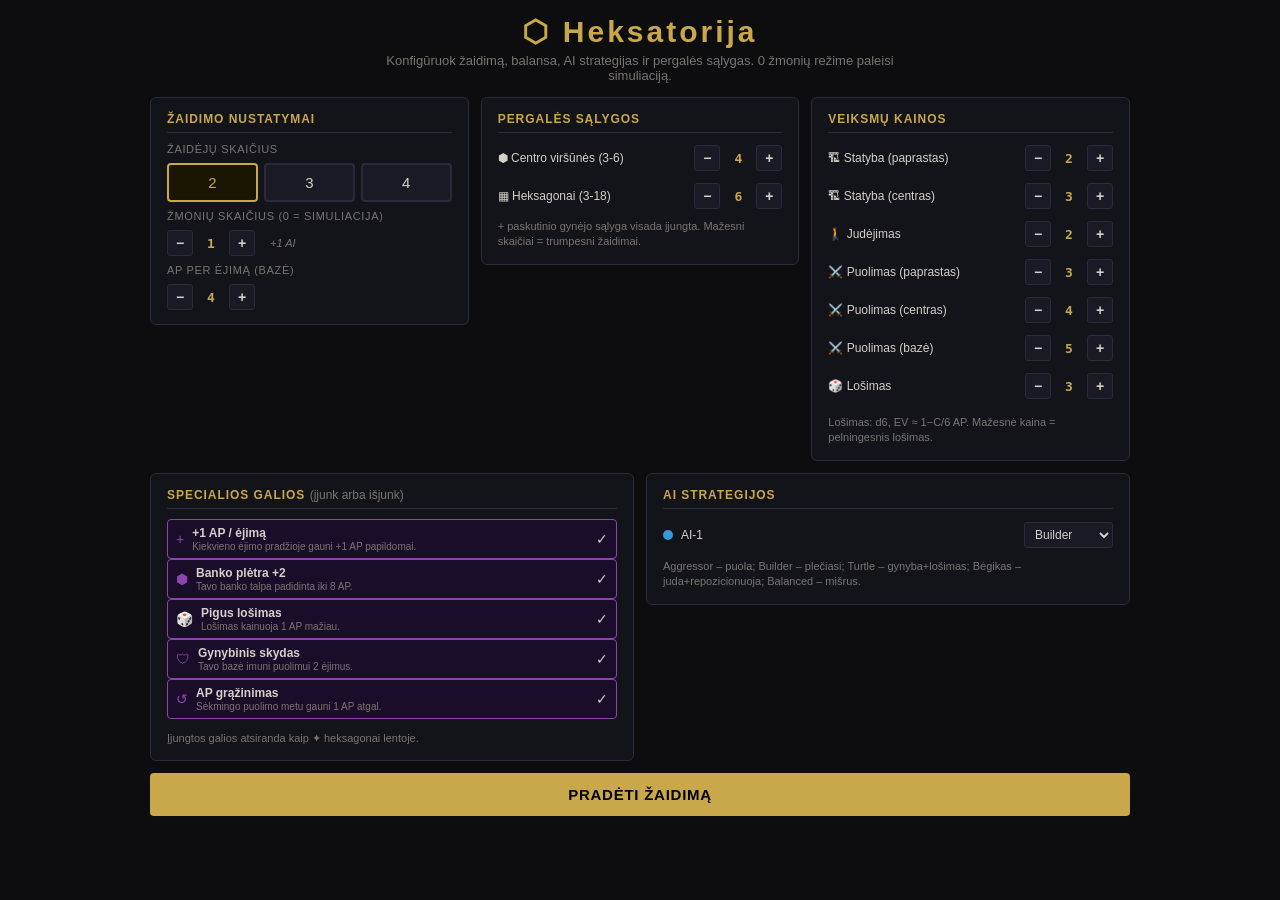
==== commit 3fb4a6c5: "Optimise game balance based on simulation analysis Analysis of 3300 AI games revealed critical issue" ====
--- a/index.html
+++ b/index.html
@@ -185,11 +185,11 @@
       <h3>Pergalės Sąlygos</h3>
       <div class="cost-row">
         <span>⬢ Centro viršūnės (3-6)</span>
-        <div class="cost-stepper"><button onclick="adjWin('centerVerts',-1)">−</button><div class="cost-val" id="val-centerVerts">6</div><button onclick="adjWin('centerVerts',1)">+</button></div>
+        <div class="cost-stepper"><button onclick="adjWin('centerVerts',-1)">−</button><div class="cost-val" id="val-centerVerts">4</div><button onclick="adjWin('centerVerts',1)">+</button></div>
       </div>
       <div class="cost-row">
         <span>▦ Heksagonai (3-18)</span>
-        <div class="cost-stepper"><button onclick="adjWin('hexCount',-1)">−</button><div class="cost-val" id="val-hexCount">8</div><button onclick="adjWin('hexCount',1)">+</button></div>
+        <div class="cost-stepper"><button onclick="adjWin('hexCount',-1)">−</button><div class="cost-val" id="val-hexCount">6</div><button onclick="adjWin('hexCount',1)">+</button></div>
       </div>
       <div class="help">+ paskutinio gynėjo sąlyga visada įjungta. Mažesni skaičiai = trumpesni žaidimai.</div>
     </div>
@@ -293,19 +293,19 @@
 // movement field controls how willing AI is to spend AP on moves
 const AI_ARCHETYPES={
   balanced:  { label:'Balanced',  aggression:1.0, expansion:1.0, defense:1.0, gambleChance:0.20, centerPriority:1.0, movement:0.7 },
-  aggressor: { label:'Aggressor', aggression:1.7, expansion:0.7, defense:0.5, gambleChance:0.10, centerPriority:0.6, movement:0.4 },
-  builder:   { label:'Builder',   aggression:0.5, expansion:1.6, defense:1.0, gambleChance:0.15, centerPriority:1.5, movement:0.4 },
+  aggressor: { label:'Aggressor', aggression:1.7, expansion:0.9, defense:0.5, gambleChance:0.10, centerPriority:1.1, movement:0.4 },
+  builder:   { label:'Builder',   aggression:0.7, expansion:1.6, defense:1.0, gambleChance:0.15, centerPriority:1.5, movement:0.4 },
   turtle:    { label:'Turtle',    aggression:0.4, expansion:0.7, defense:1.6, gambleChance:0.45, centerPriority:0.8, movement:0.3 },
   runner:    { label:'Bėgikas',   aggression:0.9, expansion:0.9, defense:0.7, gambleChance:0.15, centerPriority:1.4, movement:2.8 },
 };
 
 let selectedPC=2, selectedHumans=1, selectedSimGames=25;
 const enabledPowers=new Set([0,1,2,3,4]);
-const aiArchetypes=['balanced','aggressor','builder','runner']; // default mix includes runner
+const aiArchetypes=['balanced','builder','turtle','runner'];
 const costs={buildNormal:2, buildCenter:3, move:2, attackNormal:3, attackCenter:4, attackBase:5, gamble:3, startAP:4};
 const costMin={buildNormal:1, buildCenter:1, move:1, attackNormal:1, attackCenter:1, attackBase:1, gamble:1, startAP:2};
 const costMax={buildNormal:9, buildCenter:9, move:9, attackNormal:9, attackCenter:9, attackBase:12, gamble:9, startAP:12};
-const winConfig={centerVerts:6, hexCount:8};
+const winConfig={centerVerts:4, hexCount:6};
 const winMin={centerVerts:3, hexCount:3};
 const winMax={centerVerts:6, hexCount:18};
 
@@ -939,8 +939,8 @@
     const c=attackCost(v); if(p.ap<c) return;
     let score;
     if(v.isBase){ score=200*arch.aggression - c*4; }
-    else if(v.hexIds.includes(0)){ score=60*arch.aggression*arch.centerPriority - c*2; }
-    else { score=40*arch.aggression - c*2; }
+    else if(v.hexIds.includes(0)){ score=60*arch.aggression*arch.centerPriority - c*3; }
+    else { score=40*arch.aggression - c*3; }
     candidates.push({type:'attack', target:v, cost:c, score});
   });
 
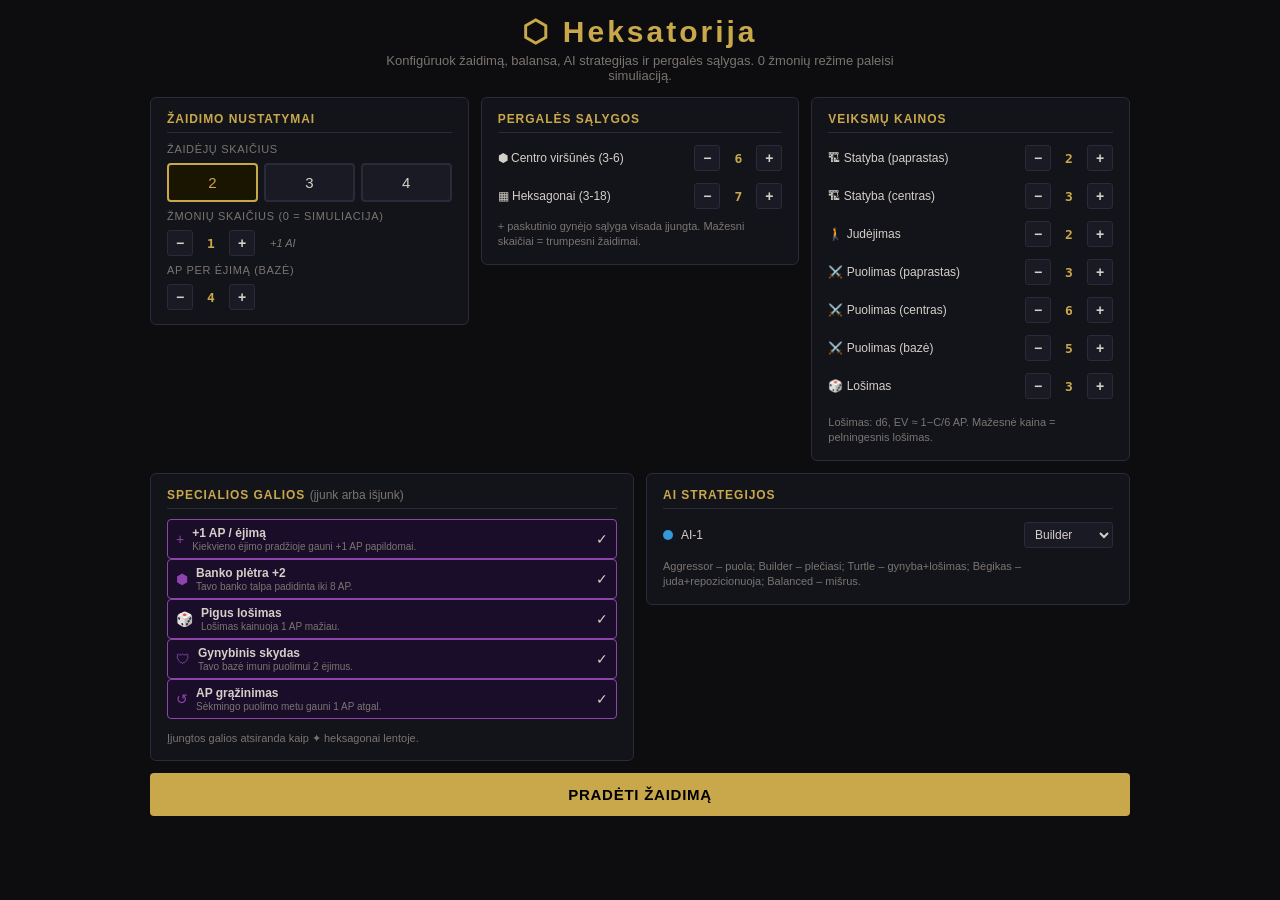
==== commit 48acb78b: "Fix game deadlock while keeping centerVerts=6 Restores centerVerts=6 as required. Fixes the 99% game" ====
--- a/index.html
+++ b/index.html
@@ -185,11 +185,11 @@
       <h3>Pergalės Sąlygos</h3>
       <div class="cost-row">
         <span>⬢ Centro viršūnės (3-6)</span>
-        <div class="cost-stepper"><button onclick="adjWin('centerVerts',-1)">−</button><div class="cost-val" id="val-centerVerts">4</div><button onclick="adjWin('centerVerts',1)">+</button></div>
+        <div class="cost-stepper"><button onclick="adjWin('centerVerts',-1)">−</button><div class="cost-val" id="val-centerVerts">6</div><button onclick="adjWin('centerVerts',1)">+</button></div>
       </div>
       <div class="cost-row">
         <span>▦ Heksagonai (3-18)</span>
-        <div class="cost-stepper"><button onclick="adjWin('hexCount',-1)">−</button><div class="cost-val" id="val-hexCount">6</div><button onclick="adjWin('hexCount',1)">+</button></div>
+        <div class="cost-stepper"><button onclick="adjWin('hexCount',-1)">−</button><div class="cost-val" id="val-hexCount">7</div><button onclick="adjWin('hexCount',1)">+</button></div>
       </div>
       <div class="help">+ paskutinio gynėjo sąlyga visada įjungta. Mažesni skaičiai = trumpesni žaidimai.</div>
     </div>
@@ -200,7 +200,7 @@
       <div class="cost-row"><span>🏗 Statyba (centras)</span><div class="cost-stepper"><button onclick="adj('buildCenter',-1)">−</button><div class="cost-val" id="val-buildCenter">3</div><button onclick="adj('buildCenter',1)">+</button></div></div>
       <div class="cost-row"><span>🚶 Judėjimas</span><div class="cost-stepper"><button onclick="adj('move',-1)">−</button><div class="cost-val" id="val-move">2</div><button onclick="adj('move',1)">+</button></div></div>
       <div class="cost-row"><span>⚔️ Puolimas (paprastas)</span><div class="cost-stepper"><button onclick="adj('attackNormal',-1)">−</button><div class="cost-val" id="val-attackNormal">3</div><button onclick="adj('attackNormal',1)">+</button></div></div>
-      <div class="cost-row"><span>⚔️ Puolimas (centras)</span><div class="cost-stepper"><button onclick="adj('attackCenter',-1)">−</button><div class="cost-val" id="val-attackCenter">4</div><button onclick="adj('attackCenter',1)">+</button></div></div>
+      <div class="cost-row"><span>⚔️ Puolimas (centras)</span><div class="cost-stepper"><button onclick="adj('attackCenter',-1)">−</button><div class="cost-val" id="val-attackCenter">6</div><button onclick="adj('attackCenter',1)">+</button></div></div>
       <div class="cost-row"><span>⚔️ Puolimas (bazė)</span><div class="cost-stepper"><button onclick="adj('attackBase',-1)">−</button><div class="cost-val" id="val-attackBase">5</div><button onclick="adj('attackBase',1)">+</button></div></div>
       <div class="cost-row"><span>🎲 Lošimas</span><div class="cost-stepper"><button onclick="adj('gamble',-1)">−</button><div class="cost-val" id="val-gamble">3</div><button onclick="adj('gamble',1)">+</button></div></div>
       <div class="help" style="margin-top:6px;">Lošimas: d6, EV ≈ 1−C/6 AP. Mažesnė kaina = pelningesnis lošimas.</div>
@@ -292,7 +292,7 @@
 
 // movement field controls how willing AI is to spend AP on moves
 const AI_ARCHETYPES={
-  balanced:  { label:'Balanced',  aggression:1.0, expansion:1.0, defense:1.0, gambleChance:0.20, centerPriority:1.0, movement:0.7 },
+  balanced:  { label:'Balanced',  aggression:0.85, expansion:1.0, defense:1.0, gambleChance:0.20, centerPriority:1.0, movement:0.7 },
   aggressor: { label:'Aggressor', aggression:1.7, expansion:0.9, defense:0.5, gambleChance:0.10, centerPriority:1.1, movement:0.4 },
   builder:   { label:'Builder',   aggression:0.7, expansion:1.6, defense:1.0, gambleChance:0.15, centerPriority:1.5, movement:0.4 },
   turtle:    { label:'Turtle',    aggression:0.4, expansion:0.7, defense:1.6, gambleChance:0.45, centerPriority:0.8, movement:0.3 },
@@ -302,10 +302,10 @@
 let selectedPC=2, selectedHumans=1, selectedSimGames=25;
 const enabledPowers=new Set([0,1,2,3,4]);
 const aiArchetypes=['balanced','builder','turtle','runner'];
-const costs={buildNormal:2, buildCenter:3, move:2, attackNormal:3, attackCenter:4, attackBase:5, gamble:3, startAP:4};
+const costs={buildNormal:2, buildCenter:3, move:2, attackNormal:3, attackCenter:6, attackBase:5, gamble:3, startAP:4};
 const costMin={buildNormal:1, buildCenter:1, move:1, attackNormal:1, attackCenter:1, attackBase:1, gamble:1, startAP:2};
 const costMax={buildNormal:9, buildCenter:9, move:9, attackNormal:9, attackCenter:9, attackBase:12, gamble:9, startAP:12};
-const winConfig={centerVerts:4, hexCount:6};
+const winConfig={centerVerts:6, hexCount:7};
 const winMin={centerVerts:3, hexCount:3};
 const winMax={centerVerts:6, hexCount:18};
 
@@ -859,7 +859,10 @@
   const counts=Array(G.players.length).fill(0);
   G.hexes.forEach(h=>{ if(h.id===0) return;
     const verts=h.vertices.map(v=>G.vByKey.get(vKey(v.x,v.y)));
-    if(verts.length===6 && verts[0] && verts[0].owner!==-1 && verts.every(v=>v&&v.owner===verts[0].owner)) counts[verts[0].owner]++; });
+    const owned={};
+    verts.forEach(v=>{ if(v&&v.owner!==-1) owned[v.owner]=(owned[v.owner]||0)+1; });
+    Object.entries(owned).forEach(([pid,cnt])=>{ if(cnt>=4) counts[+pid]++; });
+  });
   return counts;
 }
 function checkWin(){
@@ -940,7 +943,7 @@
     let score;
     if(v.isBase){ score=200*arch.aggression - c*4; }
     else if(v.hexIds.includes(0)){ score=60*arch.aggression*arch.centerPriority - c*3; }
-    else { score=40*arch.aggression - c*3; }
+    else { score=40*arch.aggression - c*2; }
     candidates.push({type:'attack', target:v, cost:c, score});
   });
 
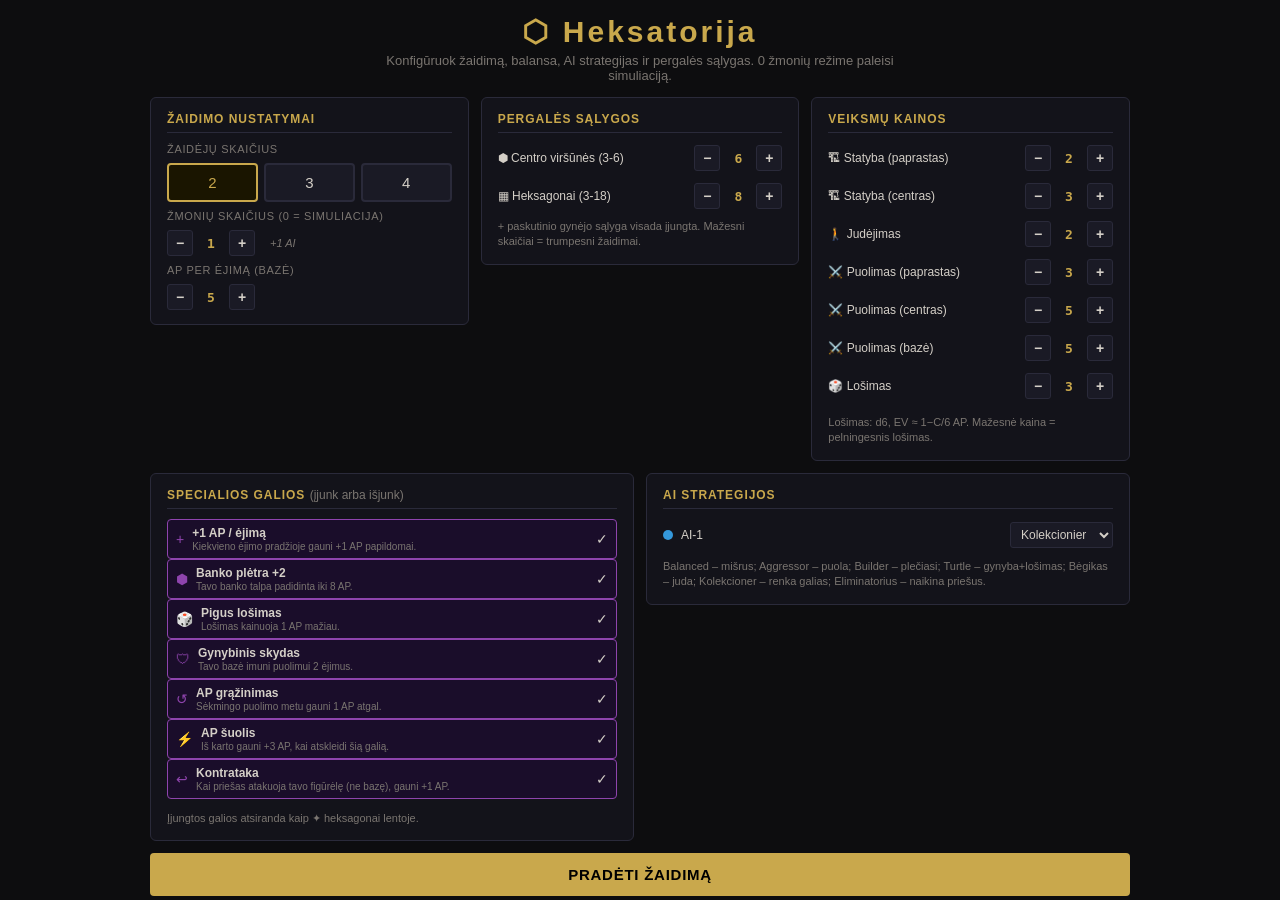
==== commit 40af8aae: "Rebalance action economy, expand powers and AI archetypes - startAP 4→5 for cleaner turn budgets (mo" ====
--- a/index.html
+++ b/index.html
@@ -176,7 +176,7 @@
       <label>AP per ėjimą (bazė)</label>
       <div class="cost-stepper" style="align-self:flex-start;">
         <button onclick="adj('startAP',-1)">−</button>
-        <div class="cost-val" id="val-startAP">4</div>
+        <div class="cost-val" id="val-startAP">5</div>
         <button onclick="adj('startAP',1)">+</button>
       </div>
     </div>
@@ -189,7 +189,7 @@
       </div>
       <div class="cost-row">
         <span>▦ Heksagonai (3-18)</span>
-        <div class="cost-stepper"><button onclick="adjWin('hexCount',-1)">−</button><div class="cost-val" id="val-hexCount">7</div><button onclick="adjWin('hexCount',1)">+</button></div>
+        <div class="cost-stepper"><button onclick="adjWin('hexCount',-1)">−</button><div class="cost-val" id="val-hexCount">8</div><button onclick="adjWin('hexCount',1)">+</button></div>
       </div>
       <div class="help">+ paskutinio gynėjo sąlyga visada įjungta. Mažesni skaičiai = trumpesni žaidimai.</div>
     </div>
@@ -200,7 +200,7 @@
       <div class="cost-row"><span>🏗 Statyba (centras)</span><div class="cost-stepper"><button onclick="adj('buildCenter',-1)">−</button><div class="cost-val" id="val-buildCenter">3</div><button onclick="adj('buildCenter',1)">+</button></div></div>
       <div class="cost-row"><span>🚶 Judėjimas</span><div class="cost-stepper"><button onclick="adj('move',-1)">−</button><div class="cost-val" id="val-move">2</div><button onclick="adj('move',1)">+</button></div></div>
       <div class="cost-row"><span>⚔️ Puolimas (paprastas)</span><div class="cost-stepper"><button onclick="adj('attackNormal',-1)">−</button><div class="cost-val" id="val-attackNormal">3</div><button onclick="adj('attackNormal',1)">+</button></div></div>
-      <div class="cost-row"><span>⚔️ Puolimas (centras)</span><div class="cost-stepper"><button onclick="adj('attackCenter',-1)">−</button><div class="cost-val" id="val-attackCenter">6</div><button onclick="adj('attackCenter',1)">+</button></div></div>
+      <div class="cost-row"><span>⚔️ Puolimas (centras)</span><div class="cost-stepper"><button onclick="adj('attackCenter',-1)">−</button><div class="cost-val" id="val-attackCenter">5</div><button onclick="adj('attackCenter',1)">+</button></div></div>
       <div class="cost-row"><span>⚔️ Puolimas (bazė)</span><div class="cost-stepper"><button onclick="adj('attackBase',-1)">−</button><div class="cost-val" id="val-attackBase">5</div><button onclick="adj('attackBase',1)">+</button></div></div>
       <div class="cost-row"><span>🎲 Lošimas</span><div class="cost-stepper"><button onclick="adj('gamble',-1)">−</button><div class="cost-val" id="val-gamble">3</div><button onclick="adj('gamble',1)">+</button></div></div>
       <div class="help" style="margin-top:6px;">Lošimas: d6, EV ≈ 1−C/6 AP. Mažesnė kaina = pelningesnis lošimas.</div>
@@ -215,7 +215,7 @@
     <div class="setup-box" id="ai-box">
       <h3>AI Strategijos</h3>
       <div id="ai-archetypes-list"></div>
-      <div class="help">Aggressor – puola; Builder – plečiasi; Turtle – gynyba+lošimas; Bėgikas – juda+repozicionuoja; Balanced – mišrus.</div>
+      <div class="help">Balanced – mišrus; Aggressor – puola; Builder – plečiasi; Turtle – gynyba+lošimas; Bėgikas – juda; Kolekcioner – renka galias; Eliminatorius – naikina priešus.</div>
     </div>
 
     <div class="setup-box" id="sim-box" style="display:none;">
@@ -288,24 +288,28 @@
   {id:2, name:'Pigus lošimas',   short:'🎲', desc:'Lošimas kainuoja 1 AP mažiau.',                     effect:'cheap_gamble'},
   {id:3, name:'Gynybinis skydas',short:'🛡', desc:'Tavo bazė imuni puolimui 2 ėjimus.',                effect:'shield'},
   {id:4, name:'AP grąžinimas',   short:'↺', desc:'Sėkmingo puolimo metu gauni 1 AP atgal.',           effect:'refund'},
+  {id:5, name:'AP šuolis',       short:'⚡', desc:'Iš karto gauni +3 AP, kai atskleidi šią galią.',    effect:'ap_surge'},
+  {id:6, name:'Kontrataka',      short:'↩', desc:'Kai priešas atakuoja tavo figūrėlę (ne bazę), gauni +1 AP.',effect:'counter'},
 ];
 
-// movement field controls how willing AI is to spend AP on moves
+// movement/powerSeeking control AI willingness to spend AP on moves/power collection
 const AI_ARCHETYPES={
-  balanced:  { label:'Balanced',  aggression:0.85, expansion:1.0, defense:1.0, gambleChance:0.20, centerPriority:1.0, movement:0.7 },
-  aggressor: { label:'Aggressor', aggression:1.7, expansion:0.9, defense:0.5, gambleChance:0.10, centerPriority:1.1, movement:0.4 },
-  builder:   { label:'Builder',   aggression:0.7, expansion:1.6, defense:1.0, gambleChance:0.15, centerPriority:1.5, movement:0.4 },
-  turtle:    { label:'Turtle',    aggression:0.4, expansion:0.7, defense:1.6, gambleChance:0.45, centerPriority:0.8, movement:0.3 },
-  runner:    { label:'Bėgikas',   aggression:0.9, expansion:0.9, defense:0.7, gambleChance:0.15, centerPriority:1.4, movement:2.8 },
+  balanced:   { label:'Balanced',    aggression:0.85, expansion:1.0, defense:1.0, gambleChance:0.20, centerPriority:1.0, movement:0.7,  powerSeeking:1.0 },
+  aggressor:  { label:'Aggressor',   aggression:1.7,  expansion:0.9, defense:0.5, gambleChance:0.10, centerPriority:1.1, movement:0.4,  powerSeeking:0.3 },
+  builder:    { label:'Builder',     aggression:0.7,  expansion:1.6, defense:1.0, gambleChance:0.15, centerPriority:1.5, movement:0.4,  powerSeeking:1.2 },
+  turtle:     { label:'Turtle',      aggression:0.4,  expansion:0.7, defense:1.6, gambleChance:0.45, centerPriority:0.8, movement:0.3,  powerSeeking:1.5 },
+  runner:     { label:'Bėgikas',     aggression:0.9,  expansion:0.9, defense:0.7, gambleChance:0.15, centerPriority:1.4, movement:2.8,  powerSeeking:0.8 },
+  collector:  { label:'Kolekcionier',aggression:0.7,  expansion:1.3, defense:0.8, gambleChance:0.25, centerPriority:0.7, movement:1.0,  powerSeeking:3.0 },
+  eliminator: { label:'Eliminatorius',aggression:2.0, expansion:0.8, defense:0.4, gambleChance:0.05, centerPriority:0.5, movement:1.8,  powerSeeking:0.2 },
 };
 
 let selectedPC=2, selectedHumans=1, selectedSimGames=25;
-const enabledPowers=new Set([0,1,2,3,4]);
-const aiArchetypes=['balanced','builder','turtle','runner'];
-const costs={buildNormal:2, buildCenter:3, move:2, attackNormal:3, attackCenter:6, attackBase:5, gamble:3, startAP:4};
+const enabledPowers=new Set([0,1,2,3,4,5,6]);
+const aiArchetypes=['balanced','collector','eliminator','turtle'];
+const costs={buildNormal:2, buildCenter:3, move:2, attackNormal:3, attackCenter:5, attackBase:5, gamble:3, startAP:5};
 const costMin={buildNormal:1, buildCenter:1, move:1, attackNormal:1, attackCenter:1, attackBase:1, gamble:1, startAP:2};
 const costMax={buildNormal:9, buildCenter:9, move:9, attackNormal:9, attackCenter:9, attackBase:12, gamble:9, startAP:12};
-const winConfig={centerVerts:6, hexCount:7};
+const winConfig={centerVerts:6, hexCount:8};
 const winMin={centerVerts:3, hexCount:3};
 const winMax={centerVerts:6, hexCount:18};
 
@@ -602,6 +606,7 @@
     v.owner=p.id; p.stats.attackNormal++;
   }
   if(hasPower(p,'refund')) p.ap=Math.min(p.ap+1,12);
+  if(!v.isBase && hasPower(target,'counter') && target.alive) target.ap=Math.min(target.ap+1,12);
   checkPowerRevealOn(v,p);
   updateConnectivity();
   return target;
@@ -635,6 +640,7 @@
       h.powerRevealed=true; const pw=h.powerData; p.powers.push(pw);
       if(pw.effect==='bank_bonus') p.maxBank=Math.min(p.maxBank+2,12);
       if(pw.effect==='shield')     p.shieldTurns=2;
+      if(pw.effect==='ap_surge')   p.ap=Math.min(p.ap+3,12);
       if(!G.isSim){
         if(p.isHuman){ G.pendingPower={name:pw.name,desc:pw.desc}; showPowerPopup(pw); }
         log(`${p.name} gavo galią: ${pw.name}!`,'good');
@@ -957,6 +963,8 @@
     else { score=30*arch.expansion - c*2; }
     const baseV=G.vByKey.get(p.baseKey);
     if(baseV){ const d=Math.hypot(v.x-baseV.x, v.y-baseV.y); if(d<HEX_R*2) score+=10*arch.defense; }
+    const nearPower=v.hexIds.some(hid=>{ const h=G.hexes[hid]; return h.hasPower&&!h.powerRevealed; });
+    if(nearPower) score+=12*(arch.powerSeeking||1.0);
     candidates.push({type:'build', target:v, cost:c, score});
   });
 
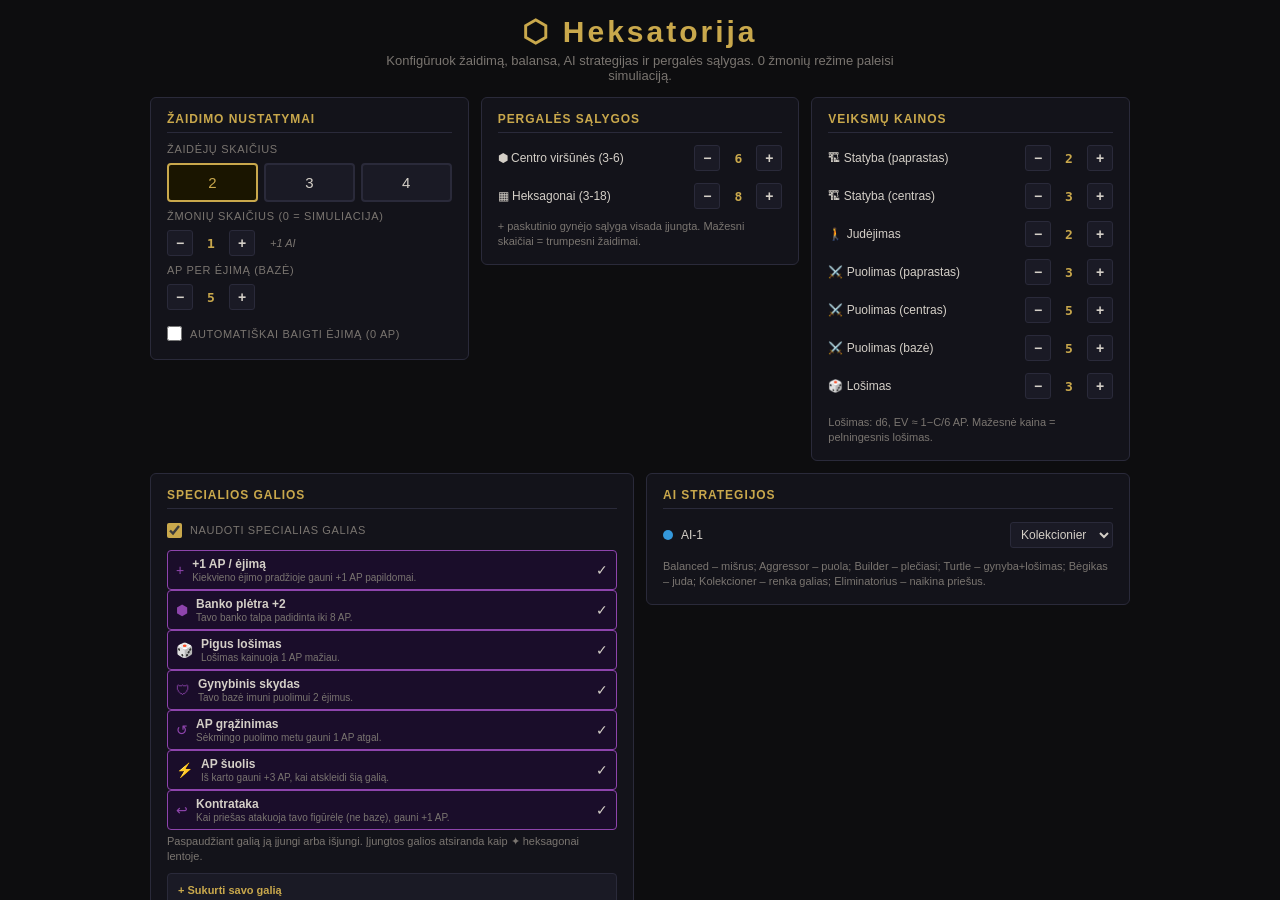
==== commit 7f24e652: "Add custom powers, master power toggle, and auto-end turn option Custom powers: players can create n" ====
--- a/index.html
+++ b/index.html
@@ -36,6 +36,19 @@
 .power-toggle .pt-icon{color:var(--purple);font-size:14px;}
 .power-toggle .pt-label{flex:1;}
 .power-toggle .pt-check{font-size:14px;}
+.option-row{display:flex;align-items:center;gap:8px;font-size:12px;padding:4px 0;cursor:pointer;}
+.option-row input[type=checkbox]{accent-color:var(--gold);width:15px;height:15px;cursor:pointer;flex-shrink:0;}
+.cp-form{display:flex;flex-direction:column;gap:6px;margin-top:8px;padding:10px;background:var(--bg3);border:1px solid var(--border);border-radius:4px;}
+.cp-form label{font-size:10px;color:var(--text-dim);text-transform:uppercase;letter-spacing:.06em;margin-bottom:-2px;}
+.cp-form input,.cp-form select,.cp-form textarea{background:var(--bg);border:1px solid var(--border);color:var(--text);padding:5px 7px;border-radius:3px;font-size:12px;font-family:inherit;width:100%;}
+.cp-form input:focus,.cp-form select:focus,.cp-form textarea:focus{outline:none;border-color:var(--gold-dim);}
+.cp-form textarea{resize:none;height:44px;}
+.cp-form-row{display:flex;gap:6px;}
+.cp-form-row>*{flex:1;}
+.cp-add-btn{background:var(--purple);border:none;color:#fff;padding:7px;border-radius:3px;cursor:pointer;font-size:12px;font-weight:700;letter-spacing:.05em;}
+.cp-add-btn:hover{opacity:.85;}
+.pt-del{background:none;border:none;color:#e74c3c;font-size:13px;cursor:pointer;padding:0 2px;opacity:.6;}
+.pt-del:hover{opacity:1;}
 .archetype-row{display:flex;align-items:center;gap:8px;padding:3px 0;}
 .archetype-row .ar-dot{width:10px;height:10px;border-radius:50%;}
 .archetype-row .ar-name{font-size:12px;flex:1;}
@@ -179,6 +192,7 @@
         <div class="cost-val" id="val-startAP">5</div>
         <button onclick="adj('startAP',1)">+</button>
       </div>
+      <label class="option-row" style="margin-top:4px;"><input type="checkbox" id="auto-end-toggle" onchange="autoEndTurn=this.checked"> Automatiškai baigti ėjimą (0 AP)</label>
     </div>
 
     <div class="setup-box">
@@ -207,9 +221,37 @@
     </div>
 
     <div class="setup-box">
-      <h3>Specialios Galios <span style="color:var(--text-dim);font-weight:400;text-transform:none;letter-spacing:0;">(įjunk arba išjunk)</span></h3>
-      <div id="powers-list"></div>
-      <div class="help" style="margin-top:4px;">Įjungtos galios atsiranda kaip ✦ heksagonai lentoje.</div>
+      <h3>Specialios Galios</h3>
+      <label class="option-row"><input type="checkbox" id="powers-master-toggle" checked onchange="togglePowersEnabled(this.checked)"> Naudoti specialias galias</label>
+      <div id="powers-body">
+        <div id="powers-list"></div>
+        <div class="help" style="margin-top:4px;">Paspaudžiant galią ją įjungi arba išjungi. Įjungtos galios atsiranda kaip ✦ heksagonai lentoje.</div>
+        <div class="cp-form" id="custom-power-form">
+          <b style="font-size:11px;color:var(--gold);">+ Sukurti savo galią</b>
+          <div class="cp-form-row">
+            <div><label>Pavadinimas</label><input id="cp-name" type="text" maxlength="18" placeholder="Mano galia"></div>
+            <div><label>Ikona (1-2 rašt.)</label><input id="cp-icon" type="text" maxlength="2" placeholder="★"></div>
+          </div>
+          <label>Aprašymas</label>
+          <textarea id="cp-desc" placeholder="Ką ši galia daro?"></textarea>
+          <div class="cp-form-row">
+            <div>
+              <label>Efektas</label>
+              <select id="cp-effect" onchange="updateCPValueVisibility()">
+                <option value="ap_surge">Momentinis AP (+N iš karto)</option>
+                <option value="ap_bonus">+N AP kas ėjimą</option>
+                <option value="refund">AP grąžinimas puolant</option>
+                <option value="counter">AP kontrataka (kai puolamas)</option>
+                <option value="bank_bonus">Banko talpos +N</option>
+                <option value="shield">Gynybinis skydas (N ėjimų)</option>
+                <option value="cheap_gamble">Pigus lošimas (−1 lošimo kaina)</option>
+              </select>
+            </div>
+            <div id="cp-val-wrap"><label>Reikšmė (N)</label><input id="cp-value" type="number" min="1" max="6" value="2"></div>
+          </div>
+          <button class="cp-add-btn" onclick="addCustomPower()">PRIDĖTI GALIĄ</button>
+        </div>
+      </div>
     </div>
 
     <div class="setup-box" id="ai-box">
@@ -304,8 +346,54 @@
 };
 
 let selectedPC=2, selectedHumans=1, selectedSimGames=25;
-const enabledPowers=new Set([0,1,2,3,4,5,6]);
+let enabledPowers=new Set([0,1,2,3,4,5,6]);
 const aiArchetypes=['balanced','collector','eliminator','turtle'];
+let powersEnabled=true;
+let autoEndTurn=false;
+
+function loadCustomPowers(){
+  try{ const s=localStorage.getItem('heksatorija_custom_powers'); if(s) JSON.parse(s).forEach(p=>ALL_POWERS.push(p)); }catch(e){}
+}
+function saveCustomPowers(){
+  try{ localStorage.setItem('heksatorija_custom_powers', JSON.stringify(ALL_POWERS.filter(p=>p.custom))); }catch(e){}
+}
+function togglePowersEnabled(on){
+  powersEnabled=on;
+  document.getElementById('powers-body').style.opacity=on?'1':'0.4';
+  document.getElementById('powers-body').style.pointerEvents=on?'':'none';
+}
+function updateCPValueVisibility(){
+  const e=document.getElementById('cp-effect').value;
+  document.getElementById('cp-val-wrap').style.display=e==='cheap_gamble'?'none':'';
+}
+function addCustomPower(){
+  const name=document.getElementById('cp-name').value.trim();
+  const icon=document.getElementById('cp-icon').value.trim()||'★';
+  const desc=document.getElementById('cp-desc').value.trim();
+  const effect=document.getElementById('cp-effect').value;
+  const value=parseInt(document.getElementById('cp-value').value)||2;
+  if(!name){alert('Įveskite galios pavadinimą!');return;}
+  if(!desc){alert('Įveskite aprašymą!');return;}
+  const id=Date.now()%1000000+100;
+  const pw={id, name, short:icon, desc, effect, custom:true, ...(effect!=='cheap_gamble'&&{value})};
+  ALL_POWERS.push(pw);
+  enabledPowers.add(id);
+  saveCustomPowers();
+  document.getElementById('cp-name').value='';
+  document.getElementById('cp-icon').value='';
+  document.getElementById('cp-desc').value='';
+  renderPowers();
+}
+function deleteCustomPower(id,e){
+  e.stopPropagation();
+  ALL_POWERS.splice(ALL_POWERS.findIndex(p=>p.id===id),1);
+  enabledPowers.delete(id);
+  saveCustomPowers();
+  renderPowers();
+}
+function maybeAutoEndTurn(p){
+  if(autoEndTurn && p.isHuman && p.ap===0 && !G.gameOver) setTimeout(endTurn,300);
+}
 const costs={buildNormal:2, buildCenter:3, move:2, attackNormal:3, attackCenter:5, attackBase:5, gamble:3, startAP:5};
 const costMin={buildNormal:1, buildCenter:1, move:1, attackNormal:1, attackCenter:1, attackBase:1, gamble:1, startAP:2};
 const costMax={buildNormal:9, buildCenter:9, move:9, attackNormal:9, attackCenter:9, attackBase:12, gamble:9, startAP:12};
@@ -338,8 +426,9 @@
   ALL_POWERS.forEach(pw=>{
     const el=document.createElement('div');
     el.className='power-toggle'+(enabledPowers.has(pw.id)?' on':'');
-    el.innerHTML=`<span class="pt-icon">${pw.short}</span><span class="pt-label"><b>${pw.name}</b><div style="font-size:10px;color:var(--text-dim);margin-top:1px;">${pw.desc}</div></span><span class="pt-check">${enabledPowers.has(pw.id)?'✓':'·'}</span>`;
-    el.onclick=()=>{ if(enabledPowers.has(pw.id)) enabledPowers.delete(pw.id); else enabledPowers.add(pw.id); renderPowers(); };
+    const delBtn=pw.custom?`<button class="pt-del" title="Ištrinti" onclick="deleteCustomPower(${pw.id},event)">🗑</button>`:'';
+    el.innerHTML=`<span class="pt-icon">${pw.short}</span><span class="pt-label"><b>${pw.name}</b>${pw.custom?` <span style="font-size:9px;color:var(--purple);">[sava]</span>`:''}${pw.value!==undefined?` <span style="font-size:9px;color:var(--text-dim);">(N=${pw.value})</span>`:''}<div style="font-size:10px;color:var(--text-dim);margin-top:1px;">${pw.desc}</div></span><span class="pt-check">${enabledPowers.has(pw.id)?'✓':'·'}</span>${delBtn}`;
+    el.onclick=(e)=>{ if(e.target.closest('.pt-del')) return; if(enabledPowers.has(pw.id)) enabledPowers.delete(pw.id); else enabledPowers.add(pw.id); renderPowers(); };
     c.appendChild(el);
   });
 }
@@ -364,7 +453,7 @@
   });
 }
 function adjSimGames(d){ selectedSimGames=Math.min(500,Math.max(1,selectedSimGames+d)); document.getElementById('val-simGames').textContent=selectedSimGames; }
-selectPC(2); renderPowers(); renderArchetypes(); updateHumansUI();
+loadCustomPowers(); updateCPValueVisibility(); selectPC(2); renderPowers(); renderArchetypes(); updateHumansUI();
 
 // ── HEX MATH ─────────────────────────────────────────
 function hexCorners(cx,cy,r){ const pts=[]; for(let i=0;i<6;i++){const a=Math.PI/3*i+Math.PI/6;pts.push({x:cx+r*Math.cos(a),y:cy+r*Math.sin(a)});} return pts; }
@@ -422,6 +511,7 @@
       archetype: opts.archetypes[p]||'balanced',
       ap:costs.startAP, bank:0, maxBank:MAX_BANK_DEFAULT,
       alive:true, baseKey:bv.key, powers:[], shieldTurns:0,
+      staleTurns:0, lastVertCount:1,
       stats:{ build:0, move:0, attackNormal:0, attackBase:0, gamble:0, bank:0, gambleNet:0 }
     });
   }
@@ -474,7 +564,7 @@
   const w=area.clientWidth, h=area.clientHeight;
   canvas.width=w; canvas.height=h;
   HEX_R=computeHexR(w,h);
-  G=initGameState({pc:selectedPC, humans:selectedHumans, names, powerIds:enabledPowers, archetypes:aiArchetypes, isSim:false});
+  G=initGameState({pc:selectedPC, humans:selectedHumans, names, powerIds:powersEnabled?enabledPowers:new Set(), archetypes:aiArchetypes, isSim:false});
   rebuildGeometry(w,h);
 
   if(!canvas._wired){
@@ -605,8 +695,8 @@
   } else {
     v.owner=p.id; p.stats.attackNormal++;
   }
-  if(hasPower(p,'refund')) p.ap=Math.min(p.ap+1,12);
-  if(!v.isBase && hasPower(target,'counter') && target.alive) target.ap=Math.min(target.ap+1,12);
+  if(hasPower(p,'refund')){ const rp=p.powers.find(pw=>pw.effect==='refund'); p.ap=Math.min(p.ap+(rp?.value||1),12); }
+  if(!v.isBase && hasPower(target,'counter') && target.alive){ const cp=target.powers.find(pw=>pw.effect==='counter'); target.ap=Math.min(target.ap+(cp?.value||1),12); }
   checkPowerRevealOn(v,p);
   updateConnectivity();
   return target;
@@ -638,9 +728,9 @@
     const verts=h.vertices.map(v=>G.vByKey.get(vKey(v.x,v.y)));
     if(verts.every(u=>u&&u.owner===p.id)){
       h.powerRevealed=true; const pw=h.powerData; p.powers.push(pw);
-      if(pw.effect==='bank_bonus') p.maxBank=Math.min(p.maxBank+2,12);
-      if(pw.effect==='shield')     p.shieldTurns=2;
-      if(pw.effect==='ap_surge')   p.ap=Math.min(p.ap+3,12);
+      if(pw.effect==='bank_bonus') p.maxBank=Math.min(p.maxBank+(pw.value||2),12);
+      if(pw.effect==='shield')     p.shieldTurns=pw.value||2;
+      if(pw.effect==='ap_surge')   p.ap=Math.min(p.ap+(pw.value||3),12);
       if(!G.isSim){
         if(p.isHuman){ G.pendingPower={name:pw.name,desc:pw.desc}; showPowerPopup(pw); }
         log(`${p.name} gavo galią: ${pw.name}!`,'good');
@@ -676,7 +766,7 @@
   applyBuild(v,p);
   log(`${p.name}: pastatė (${c} AP)`,p.isHuman?'me':'');
   G.selectedAction=null; document.querySelectorAll('.action-btn').forEach(b=>b.classList.remove('selected'));
-  checkWin(); computeHighlights(); renderAll(); updateUI();
+  checkWin(); computeHighlights(); renderAll(); updateUI(); maybeAutoEndTurn(p);
 }
 function doMoveAt(v){
   const p=G.players[G.currentPlayer];
@@ -692,7 +782,7 @@
   log(`${p.name}: pajudino (${costs.move} AP)`,p.isHuman?'me':'');
   G.moveSource=null; G.selectedAction=null;
   document.querySelectorAll('.action-btn').forEach(b=>b.classList.remove('selected'));
-  checkWin(); computeHighlights(); renderAll(); updateUI();
+  checkWin(); computeHighlights(); renderAll(); updateUI(); maybeAutoEndTurn(p);
 }
 function doAttackAt(v){
   const p=G.players[G.currentPlayer];
@@ -708,7 +798,7 @@
   if(wasBase) log(`${target.name} bazė sunaikinta!`,'warn');
   log(`${p.name}: puolė (${c} AP)`,p.isHuman?'me':'');
   G.selectedAction=null; document.querySelectorAll('.action-btn').forEach(b=>b.classList.remove('selected'));
-  checkWin(); computeHighlights(); renderAll(); updateUI();
+  checkWin(); computeHighlights(); renderAll(); updateUI(); maybeAutoEndTurn(p);
 }
 function doGamble(){
   const p=G.players[G.currentPlayer];
@@ -720,7 +810,7 @@
   const tag = r.net>0?'good':(r.net<0?'warn':'me');
   log(`🎲 ${p.name}: d6=${r.roll}, gauta ${r.payout}, neto ${r.net>=0?'+':''}${r.net} AP`,tag);
   G.selectedAction=null; document.querySelectorAll('.action-btn').forEach(b=>b.classList.remove('selected'));
-  computeHighlights(); renderAll(); updateUI();
+  computeHighlights(); renderAll(); updateUI(); maybeAutoEndTurn(p);
 }
 function doBank(){
   const p=G.players[G.currentPlayer];
@@ -910,12 +1000,18 @@
 function nextPlayer(){
   const cp=G.players[G.currentPlayer];
   if(cp.shieldTurns>0) cp.shieldTurns--;
+  // stalemate tracking: count consecutive turns with no vertex gain
+  if(!cp.isHuman){
+    const vc=G.vertices.filter(v=>v.owner===cp.id).length;
+    if(vc<=cp.lastVertCount) cp.staleTurns++; else { cp.staleTurns=0; cp.lastVertCount=vc; }
+  }
   let next=(G.currentPlayer+1)%G.players.length, tries=0;
   while(!G.players[next].alive&&tries<G.players.length){ next=(next+1)%G.players.length; tries++; }
   if(next<=G.currentPlayer) G.turnNum++;
   G.currentPlayer=next;
   const np=G.players[next];
-  const bonus=hasPower(np,'ap_bonus')?1:0;
+  const apBonusPw=np.powers.find(pw=>pw.effect==='ap_bonus');
+  const bonus=apBonusPw?(apBonusPw.value||1):0;
   np.ap=costs.startAP+bonus+np.bank; np.bank=0;
   if(bonus&&!G.isSim) log(`${np.name}: +1 AP (galia)`,'good');
   G.undoSnapshot=null;
@@ -935,7 +1031,18 @@
 
 // ── AI ───────────────────────────────────────────────
 function aiPickAction(p){
-  const arch=AI_ARCHETYPES[p.archetype]||AI_ARCHETYPES.balanced;
+  const baseArch=AI_ARCHETYPES[p.archetype]||AI_ARCHETYPES.balanced;
+  // stale-break: after 3+ static turns, shift strategy toward aggression+movement
+  let arch=baseArch;
+  if(p.staleTurns>=3){
+    const boost=Math.min(p.staleTurns-2, 4)*0.25; // up to +1.0 over 4 stale turns
+    arch={...baseArch,
+      aggression: Math.min(baseArch.aggression+boost*1.2, 2.5),
+      movement:   Math.min(baseArch.movement+boost*0.8,  3.0),
+      gambleChance: Math.min(baseArch.gambleChance+boost*0.1, 0.6),
+    };
+    if(!G.isSim && p.staleTurns===3) log(`${p.name} keičia strategiją (${p.staleTurns} ėjimai be progreso)!`,'warn');
+  }
   const myKeys=new Set(G.vertices.filter(v=>v.owner===p.id).map(v=>v.key));
   const candidates=[];
 
@@ -1004,9 +1111,12 @@
 
   if(candidates.length===0) return null;
   candidates.sort((a,b)=>b.score-a.score);
-  const top=candidates.slice(0, Math.min(3, candidates.length));
+  // stale-break: consider more candidates to avoid repeating the same move
+  const topN = p.staleTurns>=3 ? Math.min(5, candidates.length) : Math.min(3, candidates.length);
+  const top=candidates.slice(0, topN);
   if(top[0].score<0 && top[0].type!=='attack') return null;
-  return top[Math.floor(Math.random()*Math.min(top.length, 2))];
+  const pickN = p.staleTurns>=3 ? Math.min(top.length, 3) : Math.min(top.length, 2);
+  return top[Math.floor(Math.random()*pickN)];
 }
 
 function aiExecuteAction(p, act){
@@ -1134,7 +1244,7 @@
   function runOne(){
     if(i>=totalGames){ finishSim(aggregate); return; }
     const archs=aiArchetypes.slice(0,selectedPC);
-    G=initGameState({pc:selectedPC,humans:0,names:PLAYER_NAMES_MULTI,powerIds:enabledPowers,archetypes:archs,isSim:true});
+    G=initGameState({pc:selectedPC,humans:0,names:PLAYER_NAMES_MULTI,powerIds:powersEnabled?enabledPowers:new Set(),archetypes:archs,isSim:true});
     archs.forEach(a=>{ aggregate.archCount[a]=(aggregate.archCount[a]||0)+1; aggregate.byArch[a].games++; });
     let safetyTurns=400;
     while(!G.gameOver && safetyTurns-->0){
